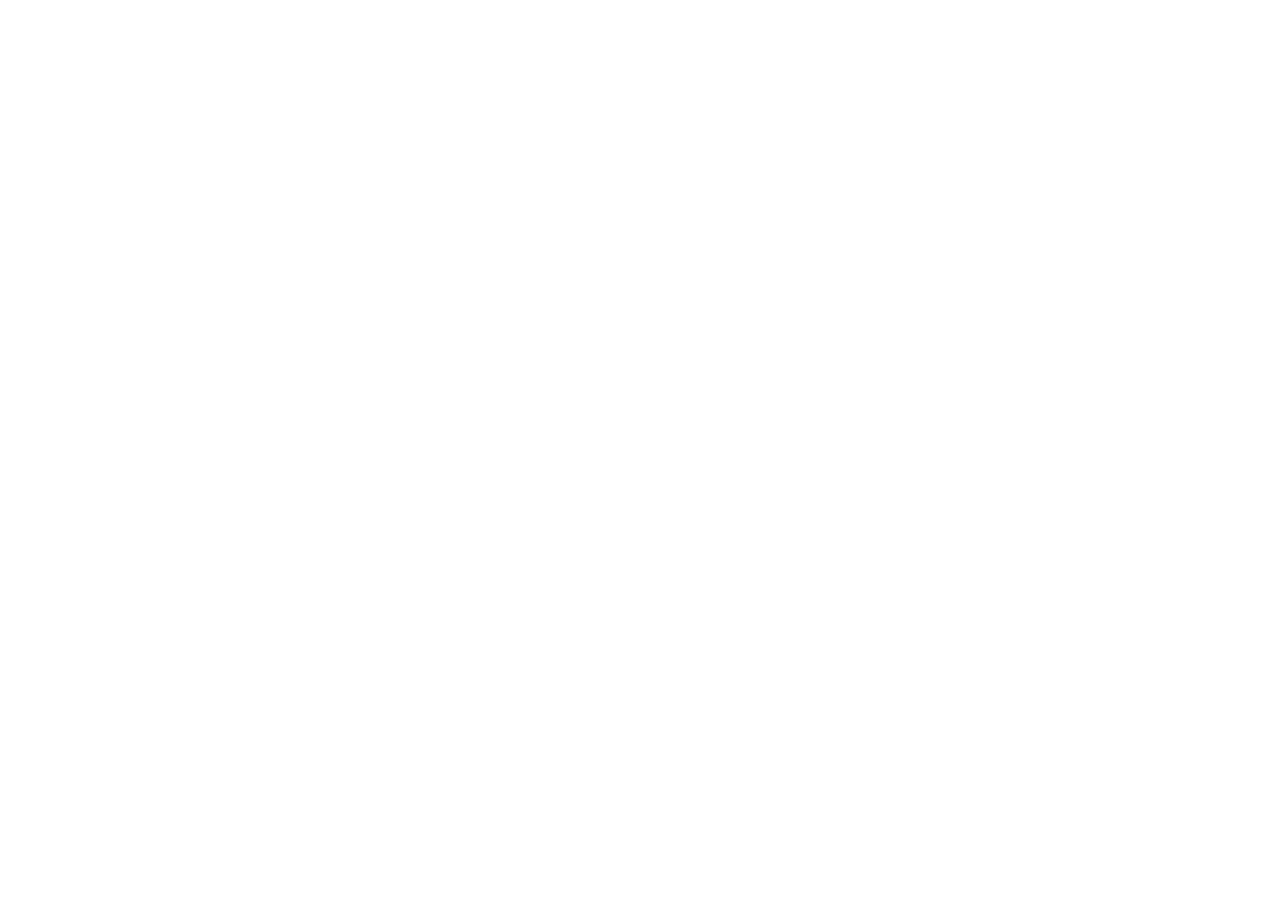
==== index.html @ 992f2fd7 "initial setup" ====
<!DOCTYPE html>
<html lang="en">
  <head>
    <meta charset="UTF-8" />
    <meta name="viewport" content="width=device-width, initial-scale=1.0" />
    <link rel="stylesheet" href="common.css" />
    <link rel="stylesheet" href="styles.css" />
    <script src="script.js" defer></script>
    <title>Document</title>
  </head>
  <body></body>
</html>
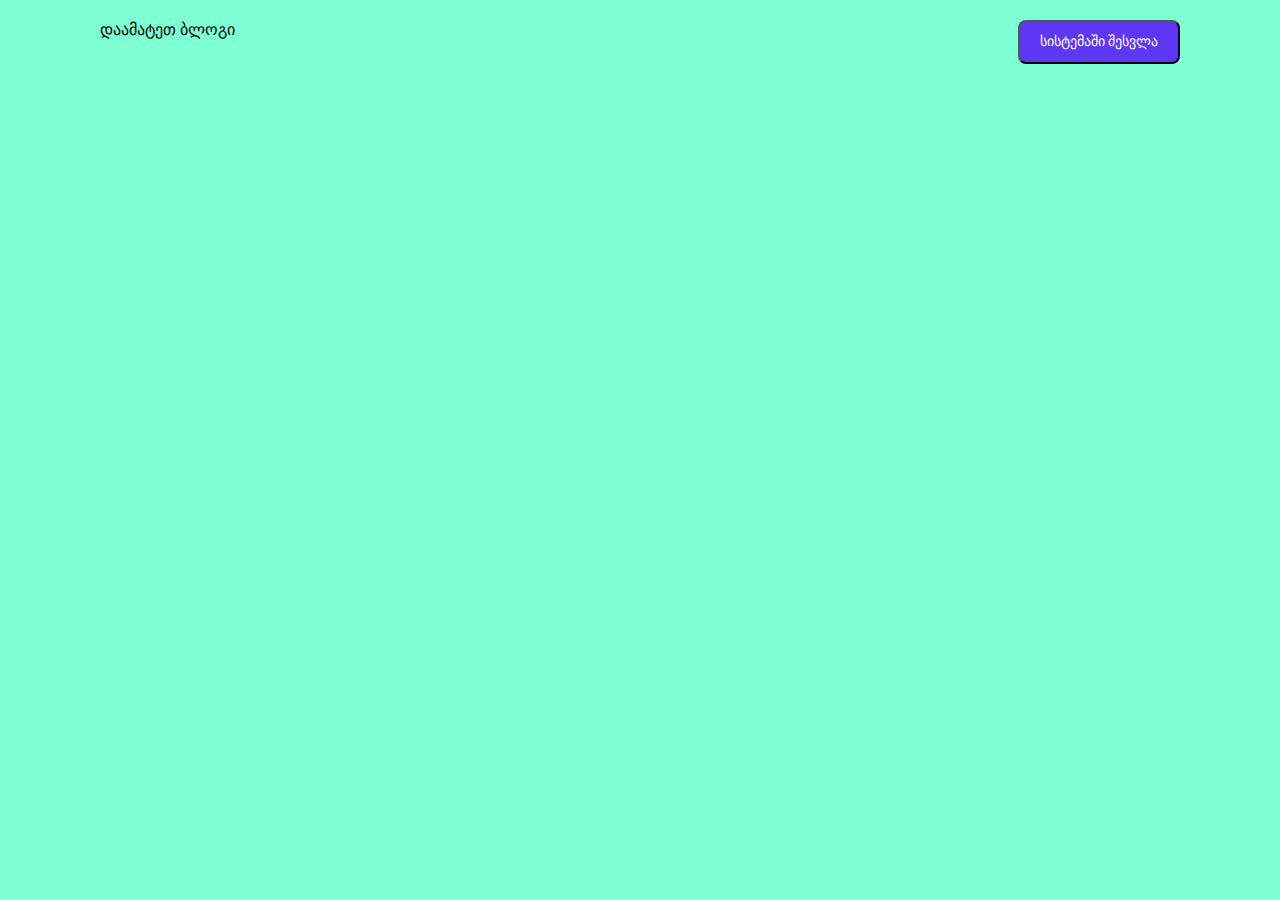
==== commit 55533a6b: "login pop up added" ====
--- a/index.html
+++ b/index.html
@@ -1,12 +1,44 @@
 <!DOCTYPE html>
-<html lang="en">
-  <head>
-    <meta charset="UTF-8" />
-    <meta name="viewport" content="width=device-width, initial-scale=1.0" />
-    <link rel="stylesheet" href="common.css" />
-    <link rel="stylesheet" href="styles.css" />
-    <script src="script.js" defer></script>
-    <title>Document</title>
-  </head>
-  <body></body>
+<html lang="ge">
+<head>
+    <meta charset="UTF-8">
+    <meta name="viewport" content="width=device-width, initial-scale=1.0">
+    <title>Blog</title>
+    <link rel="stylesheet" href="styles.css">
+</head>
+<body>
+    <div class="header">დაამატეთ ბლოგი</div>
+    <button id="button">სისტემაში შესვლა</button>
+    <!-- "დაამატე ბლოგი" და "სისტემაში შესვლა" დროებით გავაკეთე. თიკო რო ააწყობს მაგ ნაწილს, მერე მოვარგებ სისტემაში შესვლის ღილაკს ჩემს კოდს -->
+
+
+    <div id="logInPopUp" class="logInPopUp">
+        <h2 class="entering">შესვლა</h2>
+        <div class="enterEmail">
+            <h3 class="email">ელ. ფოსტა</h3>
+            <input class="inputMail" placeholder="Example@redberry.ge" type="text">
+        </div>
+
+        <div class="noMail">
+            <svg xmlns="http://www.w3.org/2000/svg" width="20" height="20" viewBox="0 0 20 20" fill="none">
+                <path d="M10.0002 1.66666C5.41683 1.66666 1.66683 5.41666 1.66683 10C1.66683 14.5833 5.41683 18.3333 10.0002 18.3333C14.5835 18.3333 18.3335 14.5833 18.3335 10C18.3335 5.41666 14.5835 1.66666 10.0002 1.66666Z" fill="#EA1919"/>
+                <path d="M10 13.3333L10 9.16666" stroke="white" stroke-width="1.5" stroke-linecap="round" stroke-linejoin="round"/>
+                <path d="M10.0044 6.66667L9.99691 6.66667" stroke="white" stroke-width="2" stroke-linecap="round" stroke-linejoin="round"/>
+              </svg>
+            <h4 class="notFound">ელ ფოსტა არ მოიძებნა</h4>
+        </div>
+
+        <button class="enter">შესვლა</button>
+    </div>
+
+    <div id="successPopUp" class="successPopUp">
+        <svg xmlns="http://www.w3.org/2000/svg" width="64" height="64" viewBox="0 0 64 64" fill="none">
+            <path d="M32.0002 58.6667C46.6668 58.6667 58.6668 46.6667 58.6668 32C58.6668 17.3333 46.6668 5.33334 32.0002 5.33334C17.3335 5.33334 5.3335 17.3333 5.3335 32C5.3335 46.6667 17.3335 58.6667 32.0002 58.6667Z" fill="#14D81C"/>
+            <path d="M20.6665 32L28.2132 39.5467L43.3332 24.4533" stroke="white" stroke-width="1.5" stroke-linecap="round" stroke-linejoin="round"/>
+          </svg>
+          <h2 class="successLogIn">წარმატებული ავტორიზაცია</h2>
+          <button class="agree">კარგი</button>
+    </div>
+    <script src="script.js"></script>
+</body>
 </html>
--- a/styles.css
+++ b/styles.css
@@ -0,0 +1,183 @@
+*{
+    padding: 0;
+    margin: 0;
+    box-sizing: border-box;
+}
+
+body{
+    display: flex;
+    justify-content: space-between;
+    padding: 20px 100px;
+    background-color: aquamarine;
+}
+
+/* თიკო, ამ ნაწილამდე შეგიძლია შეცვალო მთავარი გვერდის სტილების მიხდვით */
+
+#button{
+    display: inline-flex;
+    padding: 10px 20px;
+    justify-content: center;
+    align-items: center;
+    gap: 10px;
+    border-radius: 8px;
+    background: #5D37F3;
+    color: #FFF;
+    font-family: FiraGO;
+    font-size: 14px;
+    font-weight: 500;
+    line-height: 20px;
+}
+
+#button:hover{
+    cursor: pointer;
+}
+
+.logInPopUp {
+    position: fixed;
+    top: 50%;
+    left: 50%;
+    transform: translate(-50%, -50%);
+    width: 480px;
+    min-height: 272px;
+    height: fit-content;
+    border-radius: 12px;
+    background: #FFF;
+    display: none;
+    flex-direction: column;
+    padding: 40px 24px;
+    gap: 24px;
+}
+
+
+.entering{
+    color: #1A1A1F;
+    text-align: center;
+    font-family: FiraGO;
+    font-size: 24px;
+    font-style: normal;
+    font-weight: 700;
+    line-height: 32px;
+}
+
+.enterEmail{
+    display: flex;
+    flex-direction: column;
+    gap: 8px;
+}
+
+.email{
+    color: #1A1A1F;
+    font-family: FiraGO;
+    font-size: 14px;
+    font-style: normal;
+    font-weight: 500;
+    line-height: 20px; 
+}
+
+.inputMail{
+    width: 432px;
+    height: 44px;
+    border-radius: 12px;
+    border: 1.5px solid #5D37F3;
+    background: #F7F7FF;
+    padding-left: 16px;
+}
+
+.noMail{
+    display: none;
+    flex-direction: row;
+    gap: 8px;
+    margin-top: -16px;
+}
+
+.notFound{
+    color: #EA1919;
+    font-family: FiraGO;
+    font-size: 12px;
+    font-style: normal;
+    font-weight: 400;
+    line-height: 20px;
+}
+
+.inputMail::placeholder{
+    color: #85858D;
+    font-family: FiraGO;
+    font-size: 14px;
+    font-style: normal;
+    font-weight: 400;
+    line-height: 20px; /* 142.857% */
+}
+
+.enter{
+    display: flex;
+    width: 432px;
+    padding: 10px 20px;
+    justify-content: center;
+    align-items: center;
+    gap: 10px;
+    border-radius: 8px;
+    background: #5D37F3;
+    color: #FFF;
+    font-family: FiraGO;
+    font-size: 14px;
+    font-style: normal;
+    font-weight: 500;
+    border: none;
+}
+
+.enter:hover{
+    cursor: pointer;
+}
+
+.successPopUp{
+    position: fixed;
+    top: 50%;
+    left: 50%;
+    transform: translate(-50%, -50%);
+    padding: 64px 24px 40px;
+    display: flex;
+    flex-direction: column;
+    align-items: center;
+}
+
+.successPopUp{
+    padding: 64px 24px 40px;
+    width: 480px;
+    height: 300px;
+    border-radius: 12px;
+    background: #FFF;
+    display: none;
+}
+
+.successLogIn{
+    margin: 16px 0px 48px;
+    color: #1A1A1F;
+    text-align: center;
+    font-family: FiraGO;
+    font-size: 20px;
+    font-style: normal;
+    font-weight: 700;
+    line-height: 28px; /* 140% */
+}
+
+.agree{
+    display: flex;
+    width: 432px;
+    padding: 10px 20px;
+    border-radius: 8px;
+    background: #5D37F3;
+    justify-content: center;
+    align-items: center;
+    gap: 10px;
+    color: #FFF;
+    font-family: FiraGO;
+    font-size: 14px;
+    font-style: normal;
+    font-weight: 500;
+    line-height: 20px;
+    border: none;
+}
+
+.agree:hover{
+    cursor: pointer;
+}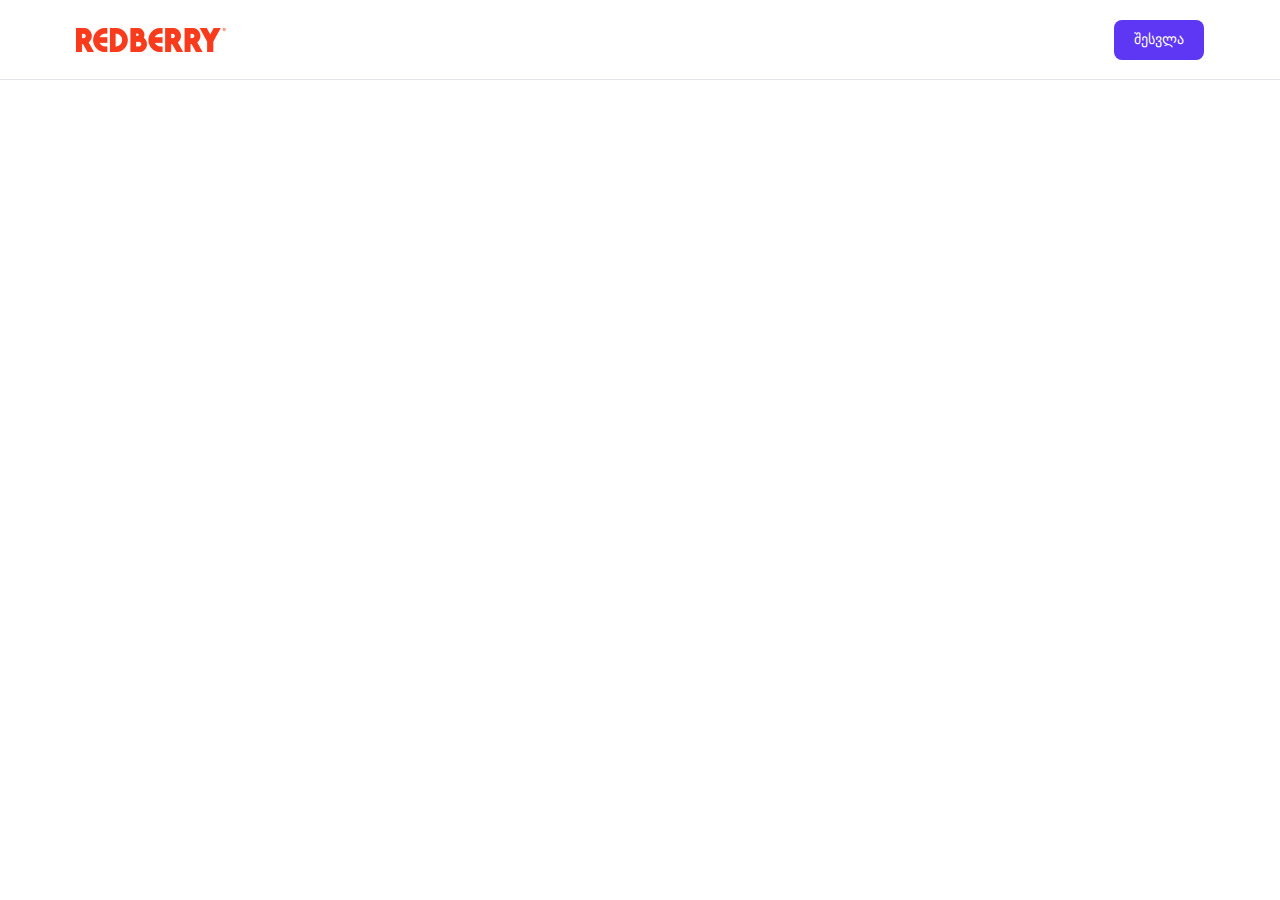
==== commit 74f356c6: "feat: add x button to remove pop up window. style: add backdrop" ====
--- a/index.html
+++ b/index.html
@@ -7,12 +7,22 @@
     <link rel="stylesheet" href="styles.css">
 </head>
 <body>
-    <div class="header">დაამატეთ ბლოგი</div>
-    <button id="button">სისტემაში შესვლა</button>
-    <!-- "დაამატე ბლოგი" და "სისტემაში შესვლა" დროებით გავაკეთე. თიკო რო ააწყობს მაგ ნაწილს, მერე მოვარგებ სისტემაში შესვლის ღილაკს ჩემს კოდს -->
+  <div class="overlay"></div>
+    <div class="header">
+      <img class="redberryLogo" src="./images/LOGO-02 3.png" alt="redberry">
+      <button id="button">შესვლა</button>
+    </div>
+    
+    <div class="restOfHTML">
+      <!-- .... -->
+    </div>
 
 
     <div id="logInPopUp" class="logInPopUp">
+        <p class="remove"><svg xmlns="http://www.w3.org/2000/svg" width="24" height="24" viewBox="0 0 24 24" fill="none">
+          <path d="M7.75732 16.2426L16.2426 7.75736" stroke="#1A1A1F" stroke-width="1.5" stroke-linecap="round" stroke-linejoin="round"/>
+          <path d="M16.2426 16.2426L7.75732 7.75736" stroke="#1A1A1F" stroke-width="1.5" stroke-linecap="round" stroke-linejoin="round"/>
+        </svg></p>
         <h2 class="entering">შესვლა</h2>
         <div class="enterEmail">
             <h3 class="email">ელ. ფოსტა</h3>
@@ -32,7 +42,11 @@
     </div>
 
     <div id="successPopUp" class="successPopUp">
-        <svg xmlns="http://www.w3.org/2000/svg" width="64" height="64" viewBox="0 0 64 64" fill="none">
+      <p class="remove"><svg xmlns="http://www.w3.org/2000/svg" width="24" height="24" viewBox="0 0 24 24" fill="none">
+        <path d="M7.75732 16.2426L16.2426 7.75736" stroke="#1A1A1F" stroke-width="1.5" stroke-linecap="round" stroke-linejoin="round"/>
+        <path d="M16.2426 16.2426L7.75732 7.75736" stroke="#1A1A1F" stroke-width="1.5" stroke-linecap="round" stroke-linejoin="round"/>
+      </svg></p>
+        <svg class="greenIcon" xmlns="http://www.w3.org/2000/svg" width="64" height="64" viewBox="0 0 64 64" fill="none">
             <path d="M32.0002 58.6667C46.6668 58.6667 58.6668 46.6667 58.6668 32C58.6668 17.3333 46.6668 5.33334 32.0002 5.33334C17.3335 5.33334 5.3335 17.3333 5.3335 32C5.3335 46.6667 17.3335 58.6667 32.0002 58.6667Z" fill="#14D81C"/>
             <path d="M20.6665 32L28.2132 39.5467L43.3332 24.4533" stroke="white" stroke-width="1.5" stroke-linecap="round" stroke-linejoin="round"/>
           </svg>
--- a/styles.css
+++ b/styles.css
@@ -6,14 +6,40 @@
 
 body{
     display: flex;
+    justify-content: center;
+}
+
+
+.header{
+    width: 1440px;
+    height: 80px;
+    padding: 20px 76px;
+    display: flex;
     justify-content: space-between;
-    padding: 20px 100px;
-    background-color: aquamarine;
-}
-
-/* თიკო, ამ ნაწილამდე შეგიძლია შეცვალო მთავარი გვერდის სტილების მიხდვით */
-
-#button{
+    align-items: center;
+    border-bottom: 1px solid #E4E3EB;
+    background: #FFF;
+}
+
+.redberryLogo{
+    width: 150px;
+    height: 24px;
+}
+
+/* pop up ფანჯარა როცა ჩნდება, ეს ოვერლეი აქრობს დანარჩენ ეკრანს */
+.overlay {
+    position: fixed;
+    top: 0;
+    left: 0;
+    width: 100%;
+    height: 100%;
+    opacity: 0.24;
+    background: #1A1A1F;
+    z-index: 1;
+    display: none;
+}
+
+.header #button{
     display: inline-flex;
     padding: 10px 20px;
     justify-content: center;
@@ -26,6 +52,7 @@
     font-size: 14px;
     font-weight: 500;
     line-height: 20px;
+    border: none;
 }
 
 #button:hover{
@@ -44,8 +71,16 @@
     background: #FFF;
     display: none;
     flex-direction: column;
-    padding: 40px 24px;
-    gap: 24px;
+    padding: 20px 20px 40px 24px;
+    z-index: 2;
+}
+
+.remove{
+    margin-left: auto;
+}
+
+.remove:hover{
+    cursor: pointer;
 }
 
 
@@ -57,6 +92,7 @@
     font-style: normal;
     font-weight: 700;
     line-height: 32px;
+    margin-bottom: 24px;
 }
 
 .enterEmail{
@@ -69,7 +105,6 @@
     color: #1A1A1F;
     font-family: FiraGO;
     font-size: 14px;
-    font-style: normal;
     font-weight: 500;
     line-height: 20px; 
 }
@@ -87,14 +122,13 @@
     display: none;
     flex-direction: row;
     gap: 8px;
-    margin-top: -16px;
+    margin-top: 8px;
 }
 
 .notFound{
     color: #EA1919;
     font-family: FiraGO;
     font-size: 12px;
-    font-style: normal;
     font-weight: 400;
     line-height: 20px;
 }
@@ -103,9 +137,8 @@
     color: #85858D;
     font-family: FiraGO;
     font-size: 14px;
-    font-style: normal;
     font-weight: 400;
-    line-height: 20px; /* 142.857% */
+    line-height: 20px;
 }
 
 .enter{
@@ -120,33 +153,30 @@
     color: #FFF;
     font-family: FiraGO;
     font-size: 14px;
-    font-style: normal;
     font-weight: 500;
     border: none;
+    margin-top: 24px;
 }
 
 .enter:hover{
     cursor: pointer;
 }
+
 
 .successPopUp{
     position: fixed;
     top: 50%;
     left: 50%;
     transform: translate(-50%, -50%);
-    padding: 64px 24px 40px;
-    display: flex;
-    flex-direction: column;
-    align-items: center;
-}
-
-.successPopUp{
-    padding: 64px 24px 40px;
+    padding: 20px 20px 24px 40px;
     width: 480px;
     height: 300px;
     border-radius: 12px;
     background: #FFF;
     display: none;
+    flex-direction: column;
+    align-items: center;
+    z-index: 2;
 }
 
 .successLogIn{
@@ -155,9 +185,12 @@
     text-align: center;
     font-family: FiraGO;
     font-size: 20px;
-    font-style: normal;
     font-weight: 700;
     line-height: 28px; /* 140% */
+}
+
+.greenIcon{
+    margin-top: 20px;
 }
 
 .agree{
@@ -172,7 +205,6 @@
     color: #FFF;
     font-family: FiraGO;
     font-size: 14px;
-    font-style: normal;
     font-weight: 500;
     line-height: 20px;
     border: none;
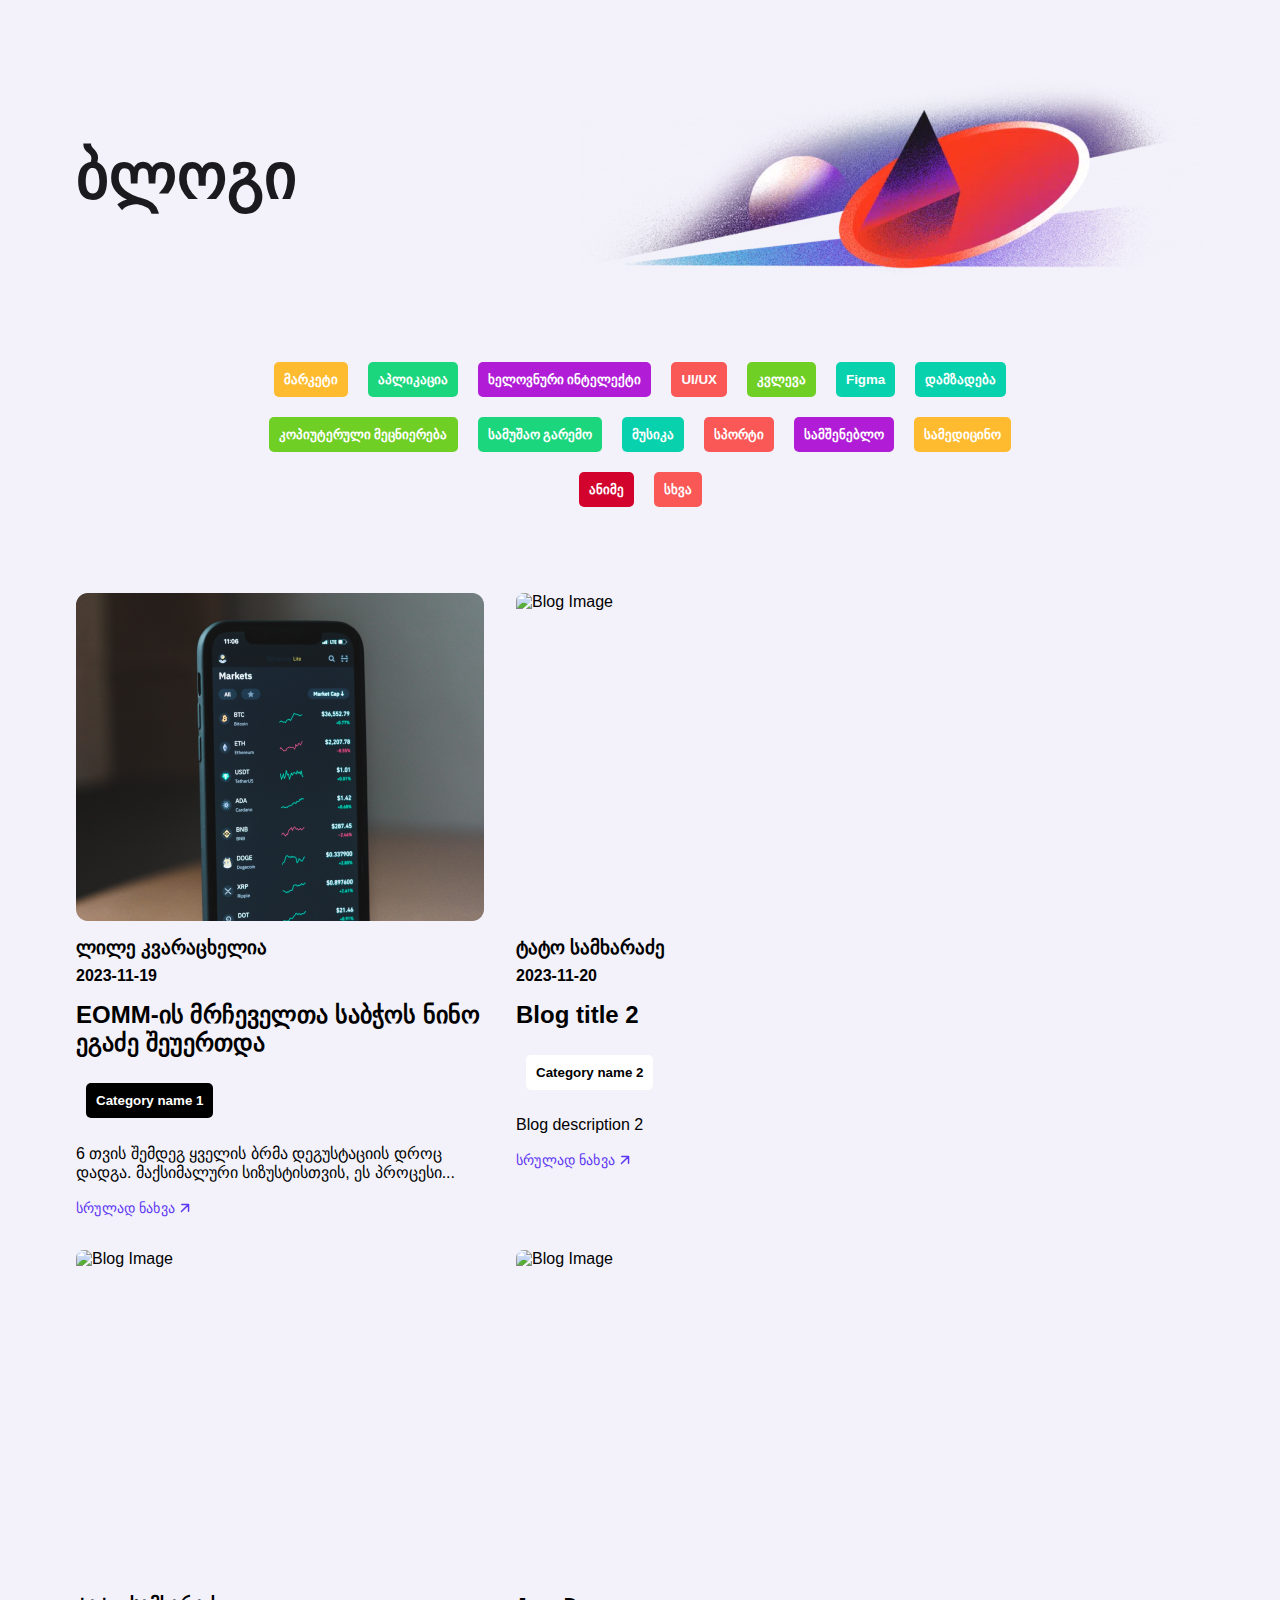
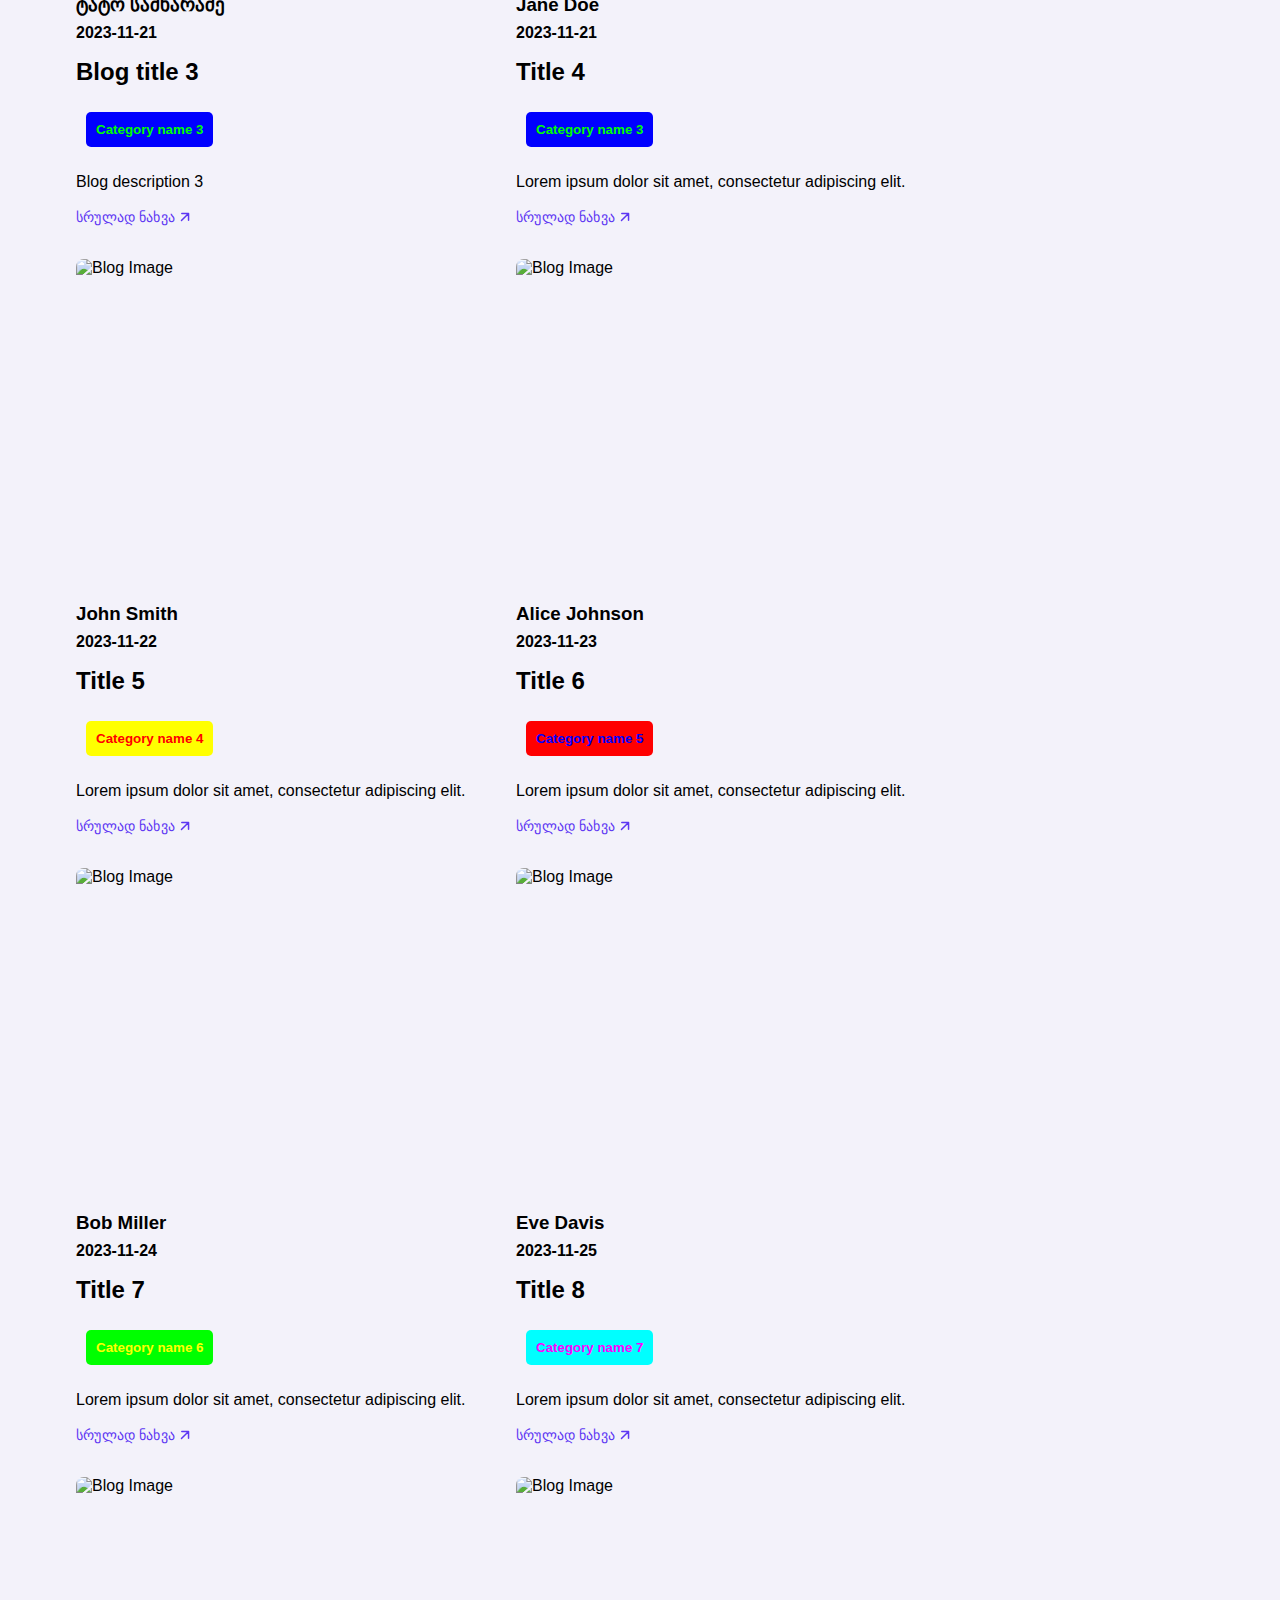
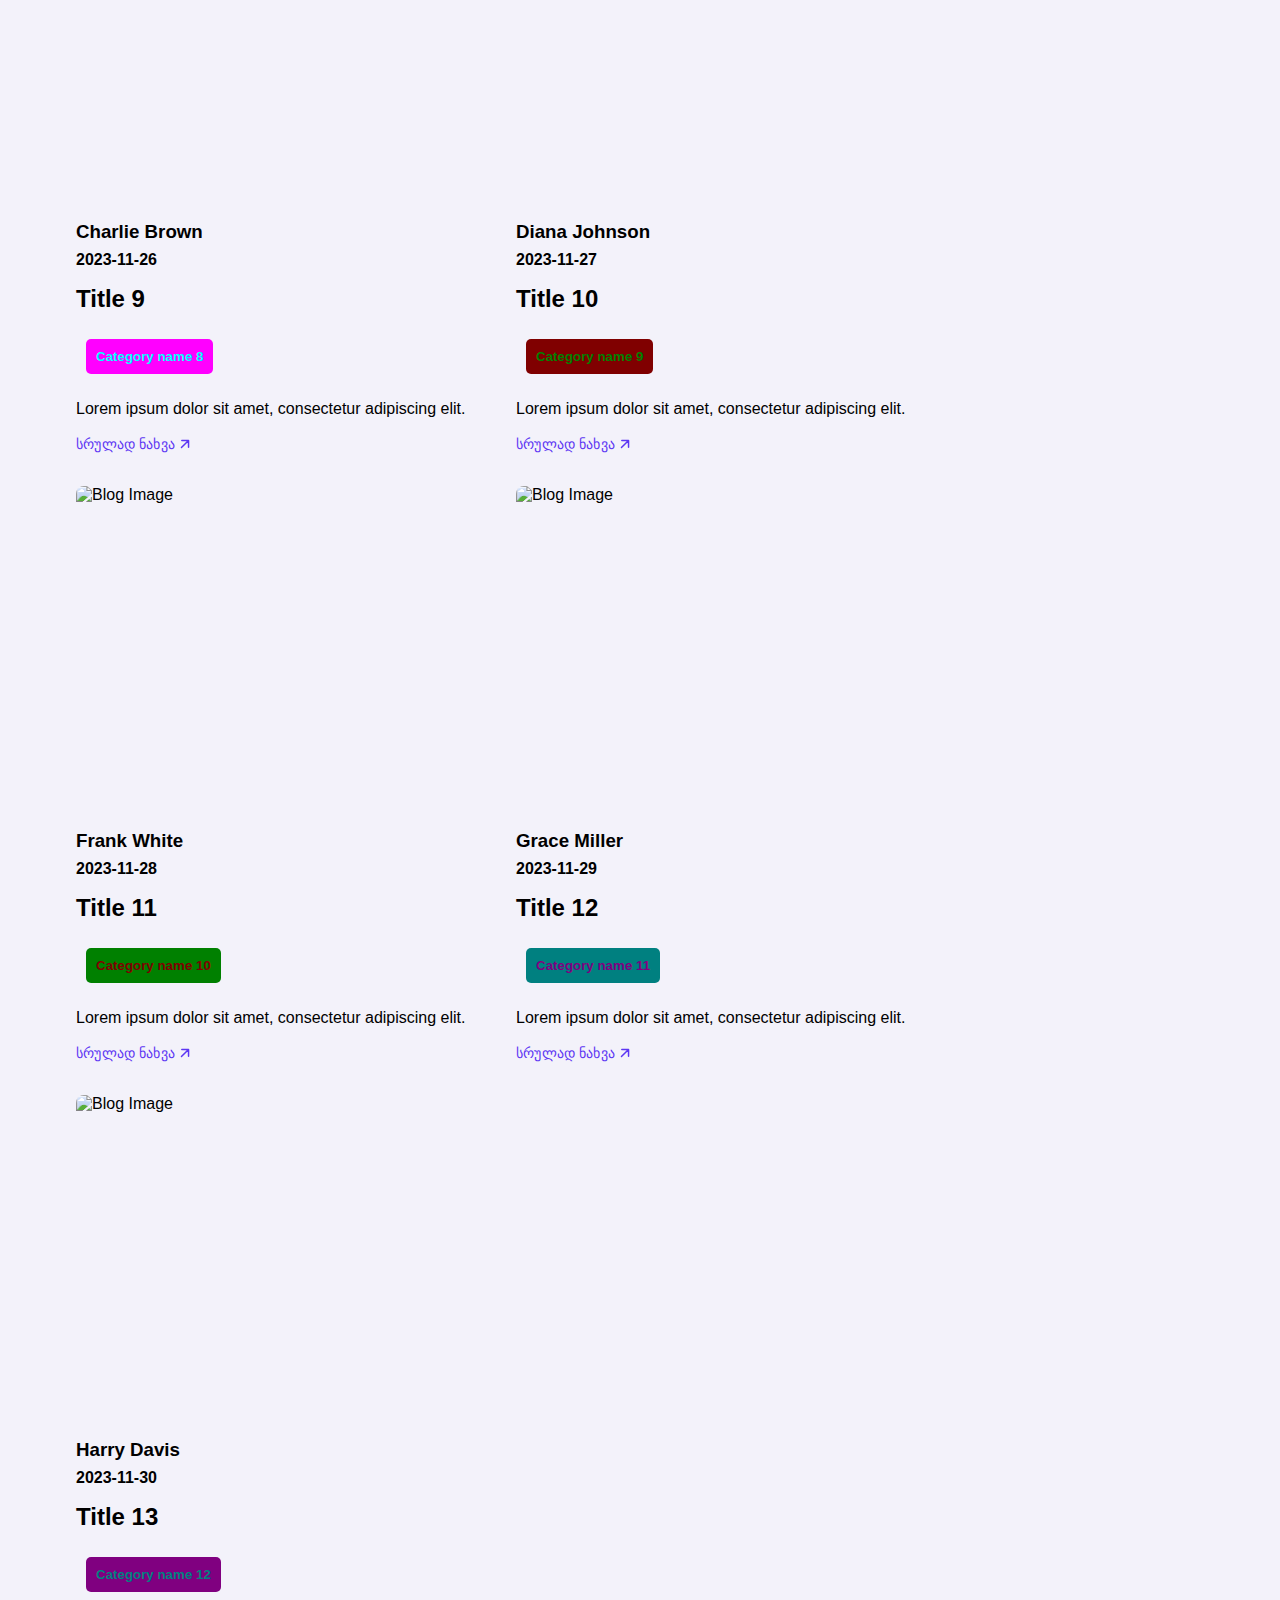
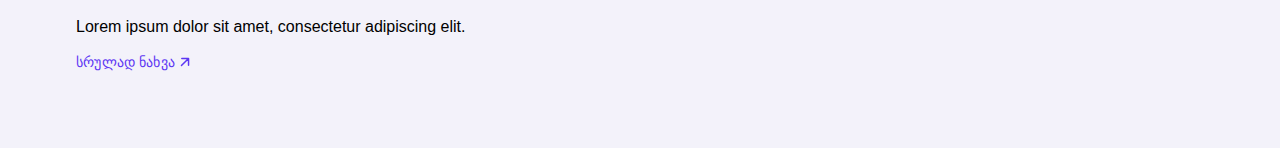
==== commit bc69966b: "work on home page" ====
--- a/index.html
+++ b/index.html
@@ -1,58 +1,21 @@
 <!DOCTYPE html>
-<html lang="ge">
-<head>
-    <meta charset="UTF-8">
-    <meta name="viewport" content="width=device-width, initial-scale=1.0">
-    <title>Blog</title>
-    <link rel="stylesheet" href="styles.css">
-</head>
-<body>
-  <div class="overlay"></div>
-    <div class="header">
-      <img class="redberryLogo" src="./images/LOGO-02 3.png" alt="redberry">
-      <button id="button">შესვლა</button>
+<html lang="en">
+  <head>
+    <meta charset="UTF-8" />
+    <meta name="viewport" content="width=device-width, initial-scale=1.0" />
+    <link rel="stylesheet" href="common.css" />
+    <link rel="stylesheet" href="styles.css" />
+    <script src="./script.js" defer></script>
+    <title>Document</title>
+  </head>
+  <body>
+    <div class="blog-container">
+      <div class="home-blog">
+        <h1 class="header-title">ბლოგი</h1>
+        <img src="./image/Blog-1024x355 1.png" />
+      </div>
+      <div id="categories-container"></div>
+      <div id="posts-container"></div>
     </div>
-    
-    <div class="restOfHTML">
-      <!-- .... -->
-    </div>
-
-
-    <div id="logInPopUp" class="logInPopUp">
-        <p class="remove"><svg xmlns="http://www.w3.org/2000/svg" width="24" height="24" viewBox="0 0 24 24" fill="none">
-          <path d="M7.75732 16.2426L16.2426 7.75736" stroke="#1A1A1F" stroke-width="1.5" stroke-linecap="round" stroke-linejoin="round"/>
-          <path d="M16.2426 16.2426L7.75732 7.75736" stroke="#1A1A1F" stroke-width="1.5" stroke-linecap="round" stroke-linejoin="round"/>
-        </svg></p>
-        <h2 class="entering">შესვლა</h2>
-        <div class="enterEmail">
-            <h3 class="email">ელ. ფოსტა</h3>
-            <input class="inputMail" placeholder="Example@redberry.ge" type="text">
-        </div>
-
-        <div class="noMail">
-            <svg xmlns="http://www.w3.org/2000/svg" width="20" height="20" viewBox="0 0 20 20" fill="none">
-                <path d="M10.0002 1.66666C5.41683 1.66666 1.66683 5.41666 1.66683 10C1.66683 14.5833 5.41683 18.3333 10.0002 18.3333C14.5835 18.3333 18.3335 14.5833 18.3335 10C18.3335 5.41666 14.5835 1.66666 10.0002 1.66666Z" fill="#EA1919"/>
-                <path d="M10 13.3333L10 9.16666" stroke="white" stroke-width="1.5" stroke-linecap="round" stroke-linejoin="round"/>
-                <path d="M10.0044 6.66667L9.99691 6.66667" stroke="white" stroke-width="2" stroke-linecap="round" stroke-linejoin="round"/>
-              </svg>
-            <h4 class="notFound">ელ ფოსტა არ მოიძებნა</h4>
-        </div>
-
-        <button class="enter">შესვლა</button>
-    </div>
-
-    <div id="successPopUp" class="successPopUp">
-      <p class="remove"><svg xmlns="http://www.w3.org/2000/svg" width="24" height="24" viewBox="0 0 24 24" fill="none">
-        <path d="M7.75732 16.2426L16.2426 7.75736" stroke="#1A1A1F" stroke-width="1.5" stroke-linecap="round" stroke-linejoin="round"/>
-        <path d="M16.2426 16.2426L7.75732 7.75736" stroke="#1A1A1F" stroke-width="1.5" stroke-linecap="round" stroke-linejoin="round"/>
-      </svg></p>
-        <svg class="greenIcon" xmlns="http://www.w3.org/2000/svg" width="64" height="64" viewBox="0 0 64 64" fill="none">
-            <path d="M32.0002 58.6667C46.6668 58.6667 58.6668 46.6667 58.6668 32C58.6668 17.3333 46.6668 5.33334 32.0002 5.33334C17.3335 5.33334 5.3335 17.3333 5.3335 32C5.3335 46.6667 17.3335 58.6667 32.0002 58.6667Z" fill="#14D81C"/>
-            <path d="M20.6665 32L28.2132 39.5467L43.3332 24.4533" stroke="white" stroke-width="1.5" stroke-linecap="round" stroke-linejoin="round"/>
-          </svg>
-          <h2 class="successLogIn">წარმატებული ავტორიზაცია</h2>
-          <button class="agree">კარგი</button>
-    </div>
-    <script src="script.js"></script>
-</body>
+  </body>
 </html>
--- a/common.css
+++ b/common.css
@@ -0,0 +1,51 @@
+@import url("https://free.bboxtype.com/embedfonts/?family=FiraGO:400,500,700");
+
+* {
+  margin: 0;
+  padding: 0;
+  box-sizing: border-box;
+}
+
+body {
+  font-family: "FiraGO", sans-serif;
+}
+
+.addBlogHeader{
+    width: 1440px;
+    height: 80px;
+    border-bottom: 1px solid #E4E3EB;
+    background: #FFF;
+}
+
+.addBlogHeader img{
+    width: 150px;
+    height: 24px;
+    position: relative;
+    top: 50%;
+    left: 50%;
+    transform: translate(-50%, -50%);
+}
+
+
+
+body{
+    display: flex;
+    justify-content: center;
+}
+
+
+.header{
+    width: 1440px;
+    height: 80px;
+    padding: 20px 76px;
+    display: flex;
+    justify-content: space-between;
+    align-items: center;
+    border-bottom: 1px solid #E4E3EB;
+    background: #FFF;
+}
+
+.redberryLogo{
+    width: 150px;
+    height: 24px;
+}--- a/styles.css
+++ b/styles.css
@@ -1,215 +1,80 @@
-*{
-    padding: 0;
-    margin: 0;
-    box-sizing: border-box;
+.header-title {
+  color: #1a1a1f;
+  font-size: 64px;
+}
+.home-blog {
+  display: flex;
+  justify-content: space-between;
+  align-items: center;
+  padding: 76px;
+}
+#categories-container {
+  display: flex;
+  flex-wrap: wrap;
+  padding: 0 20%;
+  justify-content: center;
+}
+.category-button {
+  margin: 10px;
+  padding: 10px;
+  border: none;
+  border-radius: 5px;
+  font-weight: bold;
+  cursor: pointer;
+}
+.blog-container {
+  background-color: #f3f2fa;
 }
 
-body{
-    display: flex;
-    justify-content: center;
+#posts-container {
+  display: flex;
+  flex-wrap: wrap;
+  gap: 32px;
+  margin: 76px;
+  width: calc(100% - 152px);
 }
 
-
-.header{
-    width: 1440px;
-    height: 80px;
-    padding: 20px 76px;
-    display: flex;
-    justify-content: space-between;
-    align-items: center;
-    border-bottom: 1px solid #E4E3EB;
-    background: #FFF;
+.blog-post {
+  display: flex;
+  flex-direction: column;
+  align-items: center;
+  text-align: left;
+  border: 1px solid #ddd;
+  width: 408px;
+  border: none;
 }
 
-.redberryLogo{
-    width: 150px;
-    height: 24px;
+.post-image {
+  width: 408px;
+  height: 328px;
+  border-radius: 8px;
+  margin-bottom: 16px;
 }
 
-/* pop up ფანჯარა როცა ჩნდება, ეს ოვერლეი აქრობს დანარჩენ ეკრანს */
-.overlay {
-    position: fixed;
-    top: 0;
-    left: 0;
-    width: 100%;
-    height: 100%;
-    opacity: 0.24;
-    background: #1A1A1F;
-    z-index: 1;
-    display: none;
+.post-details {
+  display: flex;
+  flex-direction: column;
+  width: 100%;
+  gap: 16px;
+}
+.personal-info {
+  display: flex;
+  flex-direction: column;
+  gap: 8px;
+  width: fit-content;
+}
+.author,
+.publish-date {
+  margin: 0;
 }
 
-.header #button{
-    display: inline-flex;
-    padding: 10px 20px;
-    justify-content: center;
-    align-items: center;
-    gap: 10px;
-    border-radius: 8px;
-    background: #5D37F3;
-    color: #FFF;
-    font-family: FiraGO;
-    font-size: 14px;
-    font-weight: 500;
-    line-height: 20px;
-    border: none;
+.full-view-link {
+  text-decoration: none;
+  color: #5d37f3;
+  font-size: 14px;
+  font-weight: 500;
+  letter-spacing: 0.17px;
+  display: flex;
+  align-items: center;
+  width: fit-content;
 }
-
-#button:hover{
-    cursor: pointer;
-}
-
-.logInPopUp {
-    position: fixed;
-    top: 50%;
-    left: 50%;
-    transform: translate(-50%, -50%);
-    width: 480px;
-    min-height: 272px;
-    height: fit-content;
-    border-radius: 12px;
-    background: #FFF;
-    display: none;
-    flex-direction: column;
-    padding: 20px 20px 40px 24px;
-    z-index: 2;
-}
-
-.remove{
-    margin-left: auto;
-}
-
-.remove:hover{
-    cursor: pointer;
-}
-
-
-.entering{
-    color: #1A1A1F;
-    text-align: center;
-    font-family: FiraGO;
-    font-size: 24px;
-    font-style: normal;
-    font-weight: 700;
-    line-height: 32px;
-    margin-bottom: 24px;
-}
-
-.enterEmail{
-    display: flex;
-    flex-direction: column;
-    gap: 8px;
-}
-
-.email{
-    color: #1A1A1F;
-    font-family: FiraGO;
-    font-size: 14px;
-    font-weight: 500;
-    line-height: 20px; 
-}
-
-.inputMail{
-    width: 432px;
-    height: 44px;
-    border-radius: 12px;
-    border: 1.5px solid #5D37F3;
-    background: #F7F7FF;
-    padding-left: 16px;
-}
-
-.noMail{
-    display: none;
-    flex-direction: row;
-    gap: 8px;
-    margin-top: 8px;
-}
-
-.notFound{
-    color: #EA1919;
-    font-family: FiraGO;
-    font-size: 12px;
-    font-weight: 400;
-    line-height: 20px;
-}
-
-.inputMail::placeholder{
-    color: #85858D;
-    font-family: FiraGO;
-    font-size: 14px;
-    font-weight: 400;
-    line-height: 20px;
-}
-
-.enter{
-    display: flex;
-    width: 432px;
-    padding: 10px 20px;
-    justify-content: center;
-    align-items: center;
-    gap: 10px;
-    border-radius: 8px;
-    background: #5D37F3;
-    color: #FFF;
-    font-family: FiraGO;
-    font-size: 14px;
-    font-weight: 500;
-    border: none;
-    margin-top: 24px;
-}
-
-.enter:hover{
-    cursor: pointer;
-}
-
-
-.successPopUp{
-    position: fixed;
-    top: 50%;
-    left: 50%;
-    transform: translate(-50%, -50%);
-    padding: 20px 20px 24px 40px;
-    width: 480px;
-    height: 300px;
-    border-radius: 12px;
-    background: #FFF;
-    display: none;
-    flex-direction: column;
-    align-items: center;
-    z-index: 2;
-}
-
-.successLogIn{
-    margin: 16px 0px 48px;
-    color: #1A1A1F;
-    text-align: center;
-    font-family: FiraGO;
-    font-size: 20px;
-    font-weight: 700;
-    line-height: 28px; /* 140% */
-}
-
-.greenIcon{
-    margin-top: 20px;
-}
-
-.agree{
-    display: flex;
-    width: 432px;
-    padding: 10px 20px;
-    border-radius: 8px;
-    background: #5D37F3;
-    justify-content: center;
-    align-items: center;
-    gap: 10px;
-    color: #FFF;
-    font-family: FiraGO;
-    font-size: 14px;
-    font-weight: 500;
-    line-height: 20px;
-    border: none;
-}
-
-.agree:hover{
-    cursor: pointer;
-}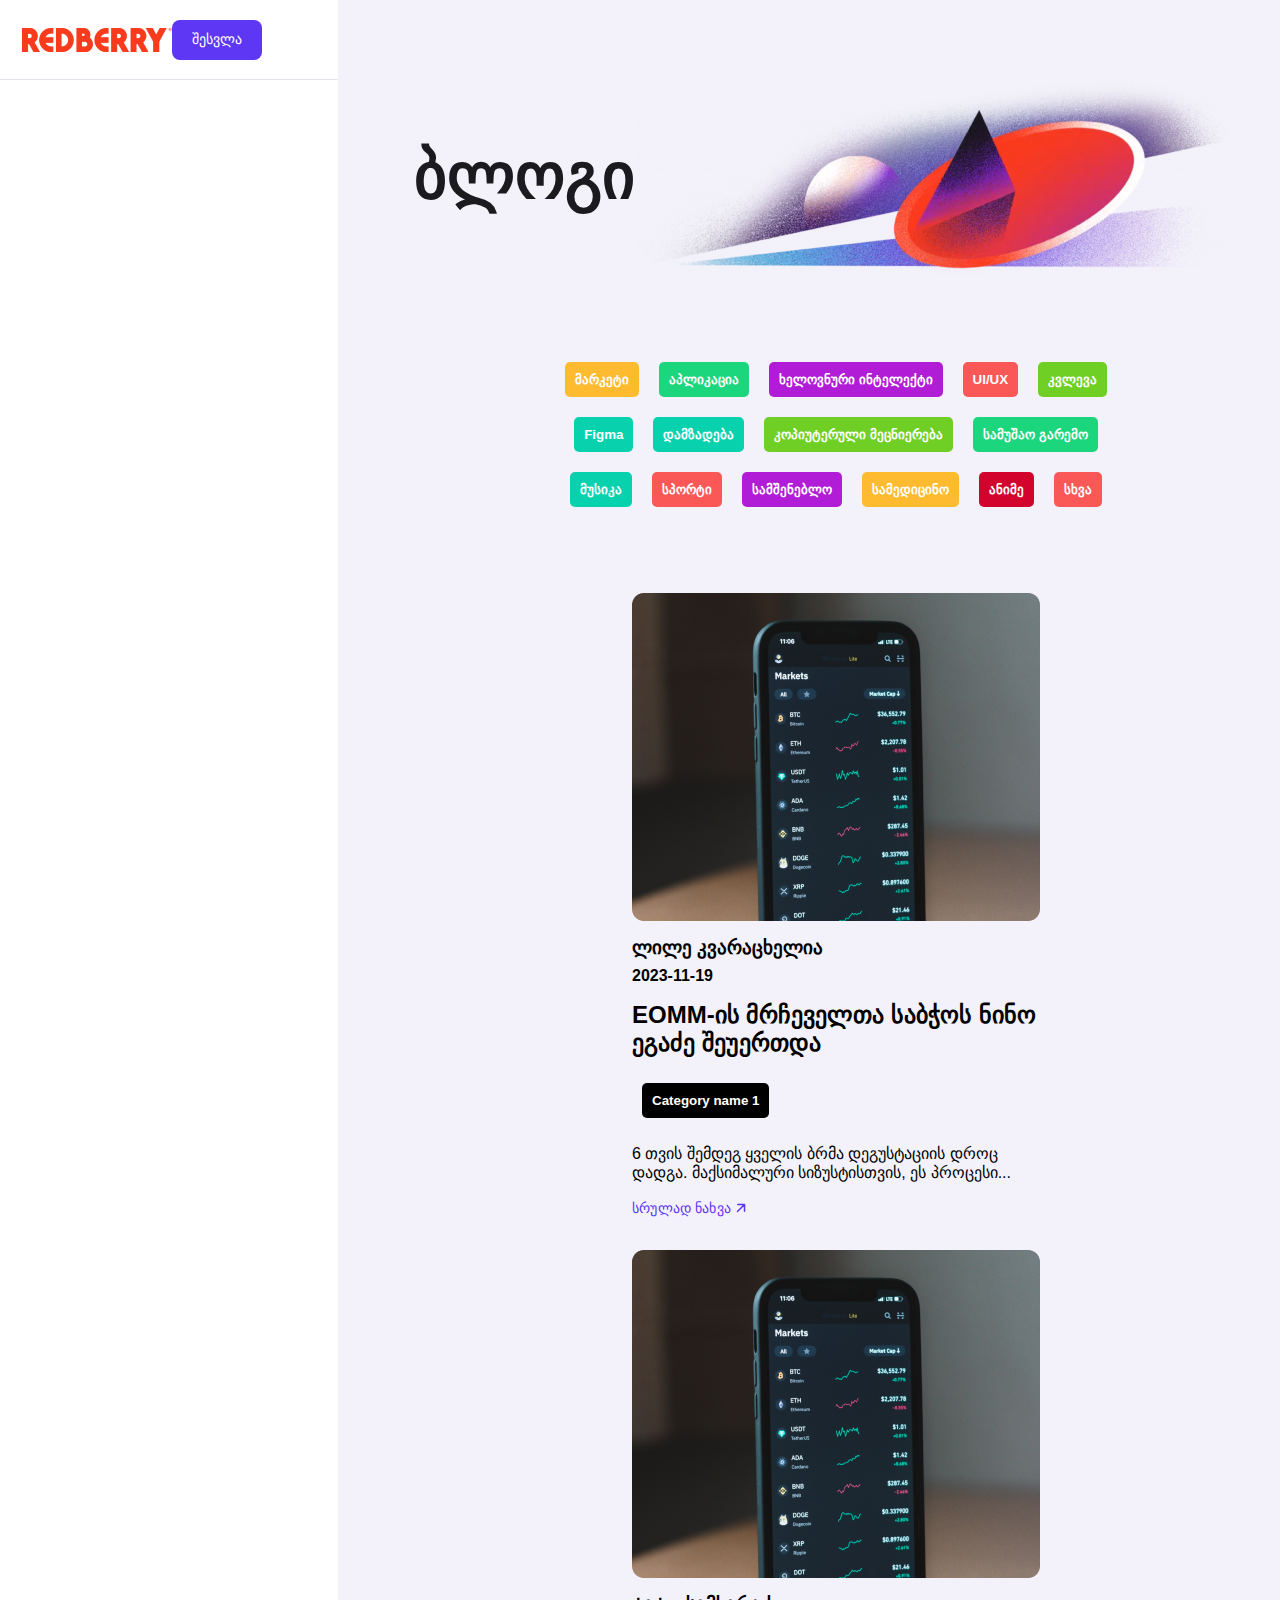
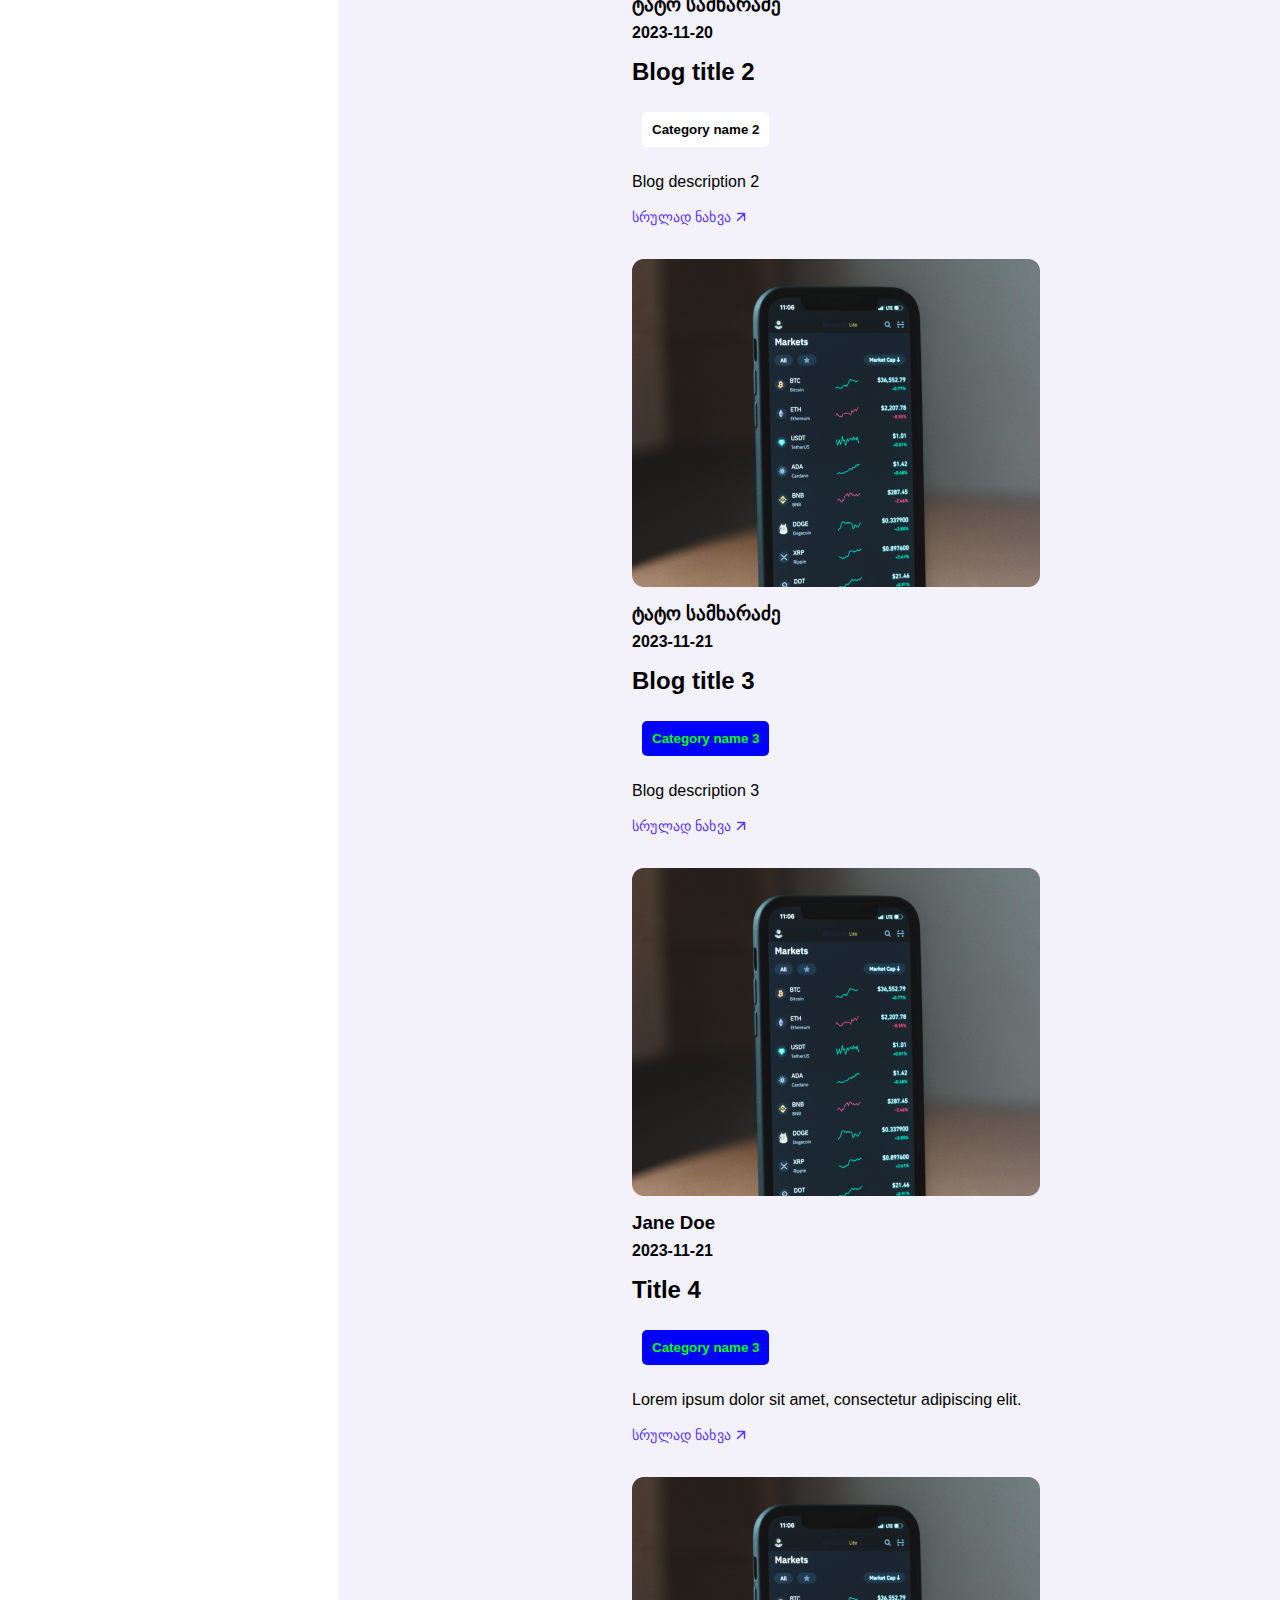
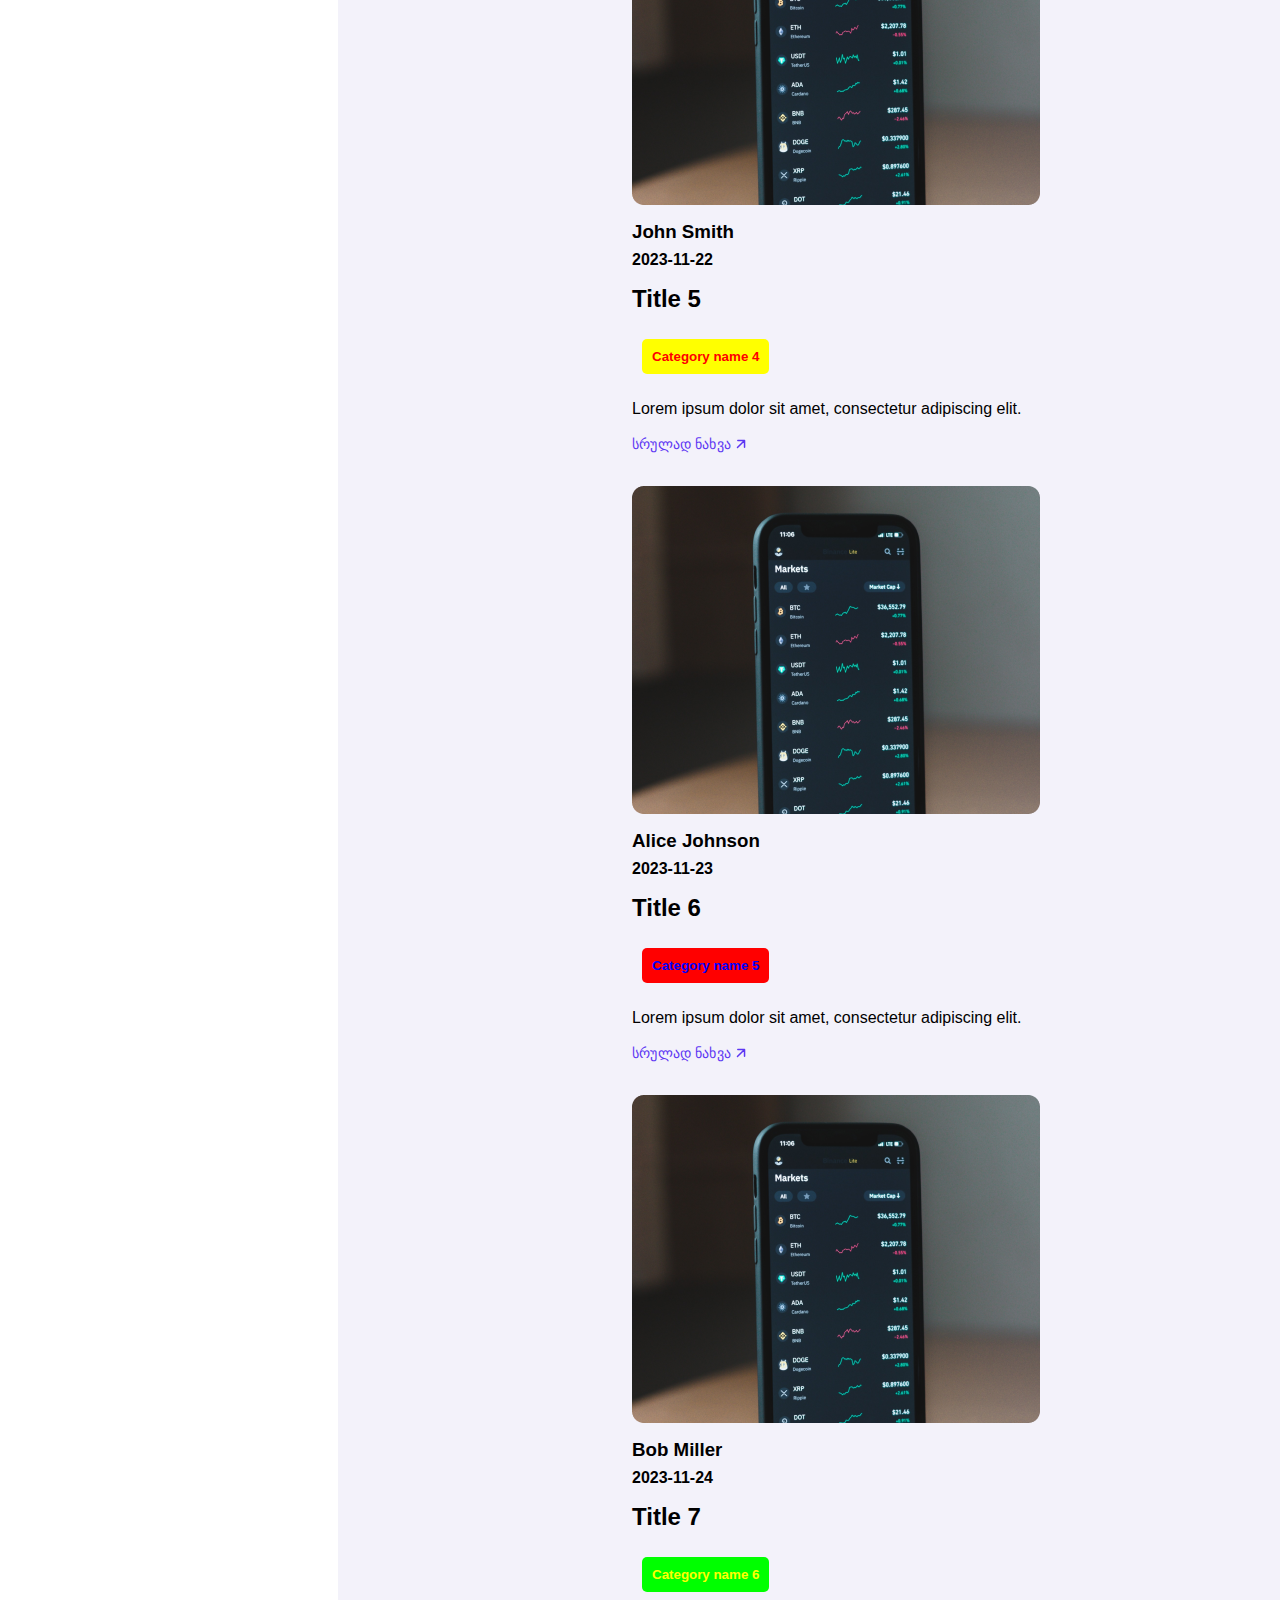
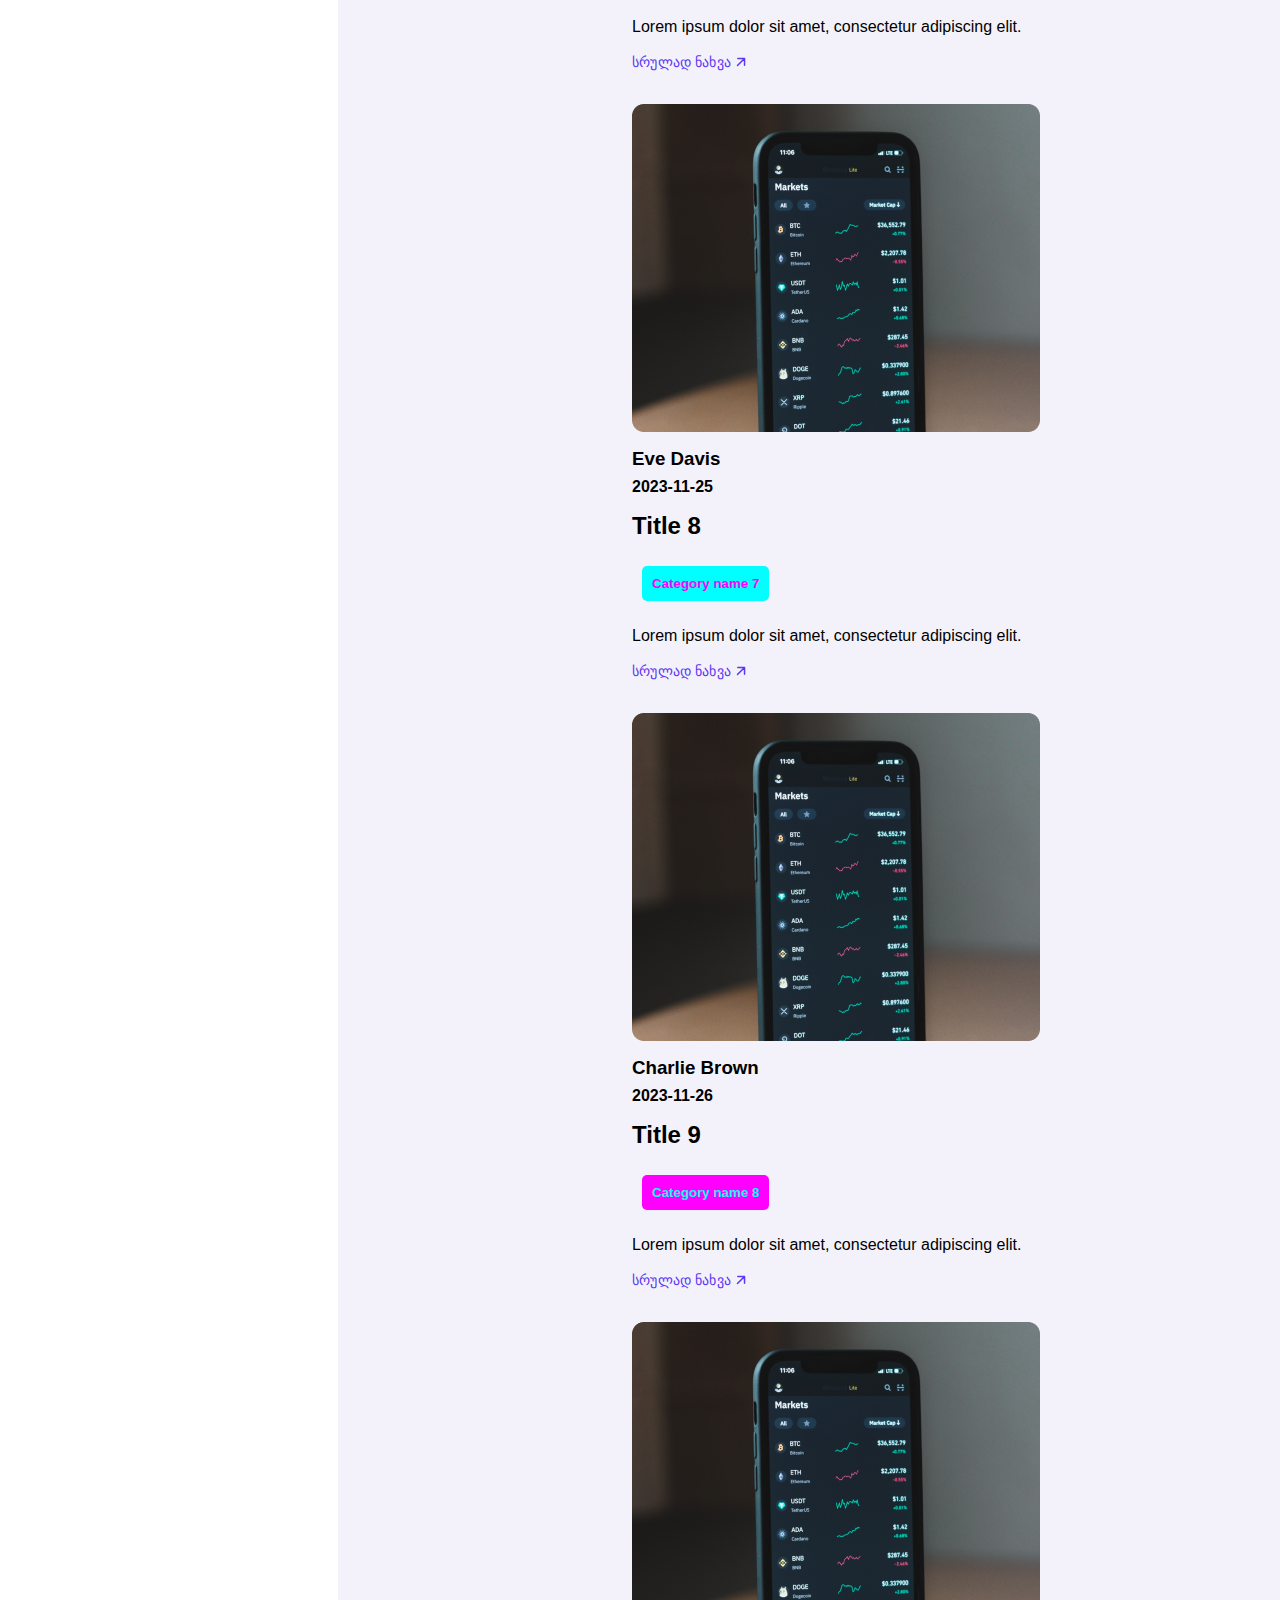
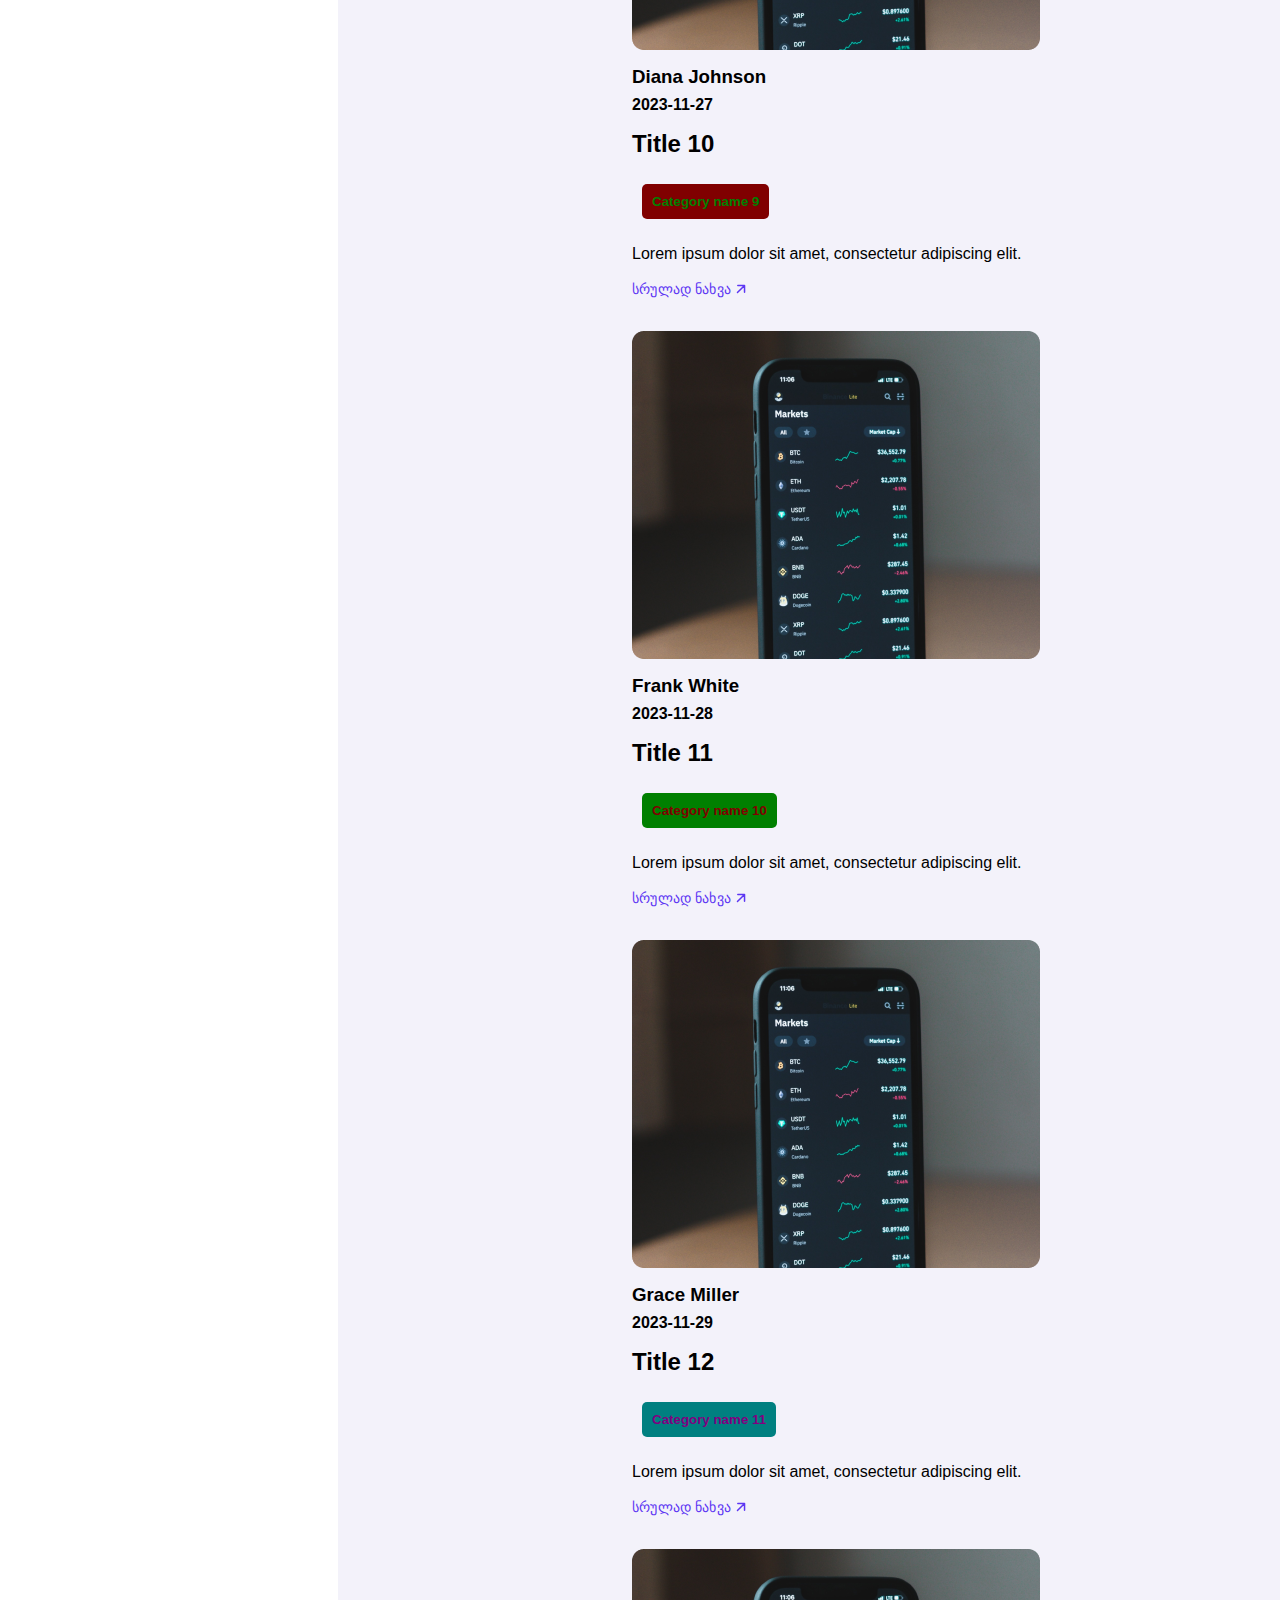
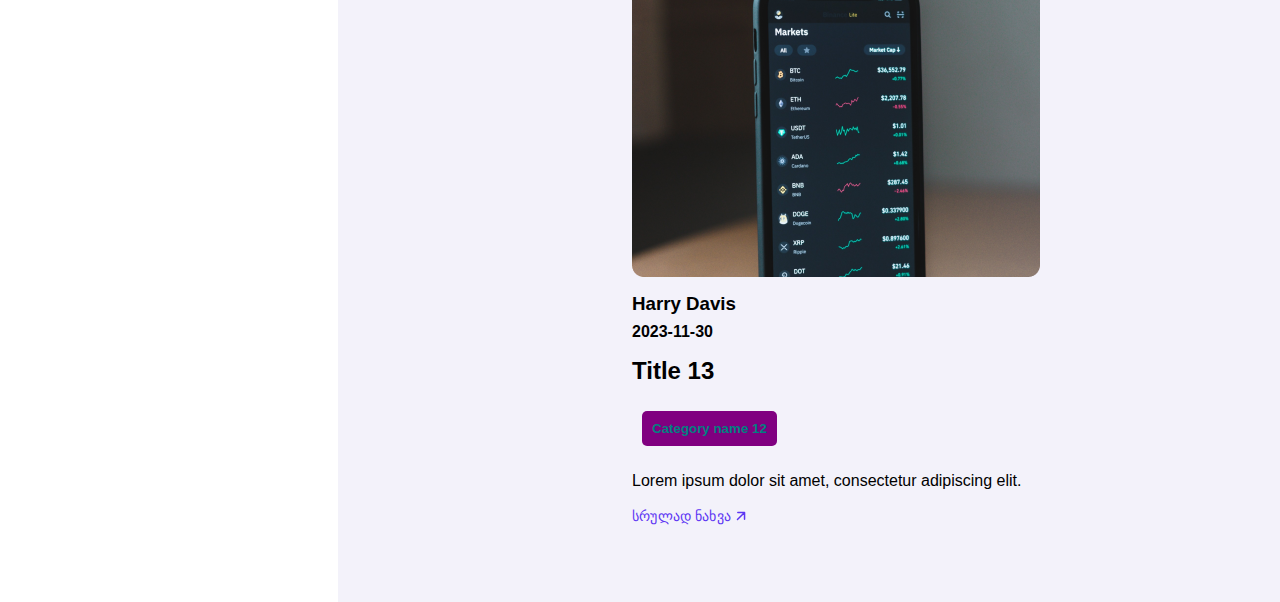
==== commit 42a872f2: "Merge branch 'main' into addNewBlog" ====
--- a/index.html
+++ b/index.html
@@ -1,14 +1,23 @@
 <!DOCTYPE html>
-<html lang="en">
-  <head>
-    <meta charset="UTF-8" />
-    <meta name="viewport" content="width=device-width, initial-scale=1.0" />
-    <link rel="stylesheet" href="common.css" />
-    <link rel="stylesheet" href="styles.css" />
-    <script src="./script.js" defer></script>
-    <title>Document</title>
-  </head>
-  <body>
+<html lang="ge">
+<head>
+    <meta charset="UTF-8">
+    <meta name="viewport" content="width=device-width, initial-scale=1.0">
+    <title>Blog</title>
+    <link rel="stylesheet" href="styles.css">
+    <link rel="stylesheet" href="./common.css">
+</head>
+<body>
+  <div class="overlay"></div>
+    <div class="header">
+      <img class="redberryLogo" src="./images/LOGO-02 3.png" alt="redberry">
+      <button id="button">შესვლა</button>
+    </div>
+    
+    <div class="restOfHTML">
+      <!-- .... -->
+    </div>
+  
     <div class="blog-container">
       <div class="home-blog">
         <h1 class="header-title">ბლოგი</h1>
@@ -17,5 +26,43 @@
       <div id="categories-container"></div>
       <div id="posts-container"></div>
     </div>
-  </body>
+
+
+    <div id="logInPopUp" class="logInPopUp">
+        <p class="remove"><svg xmlns="http://www.w3.org/2000/svg" width="24" height="24" viewBox="0 0 24 24" fill="none">
+          <path d="M7.75732 16.2426L16.2426 7.75736" stroke="#1A1A1F" stroke-width="1.5" stroke-linecap="round" stroke-linejoin="round"/>
+          <path d="M16.2426 16.2426L7.75732 7.75736" stroke="#1A1A1F" stroke-width="1.5" stroke-linecap="round" stroke-linejoin="round"/>
+        </svg></p>
+        <h2 class="entering">შესვლა</h2>
+        <div class="enterEmail">
+            <h3 class="email">ელ. ფოსტა</h3>
+            <input class="inputMail" placeholder="Example@redberry.ge" type="text">
+        </div>
+
+        <div class="noMail">
+            <svg xmlns="http://www.w3.org/2000/svg" width="20" height="20" viewBox="0 0 20 20" fill="none">
+                <path d="M10.0002 1.66666C5.41683 1.66666 1.66683 5.41666 1.66683 10C1.66683 14.5833 5.41683 18.3333 10.0002 18.3333C14.5835 18.3333 18.3335 14.5833 18.3335 10C18.3335 5.41666 14.5835 1.66666 10.0002 1.66666Z" fill="#EA1919"/>
+                <path d="M10 13.3333L10 9.16666" stroke="white" stroke-width="1.5" stroke-linecap="round" stroke-linejoin="round"/>
+                <path d="M10.0044 6.66667L9.99691 6.66667" stroke="white" stroke-width="2" stroke-linecap="round" stroke-linejoin="round"/>
+              </svg>
+            <h4 class="notFound">ელ ფოსტა არ მოიძებნა</h4>
+        </div>
+
+        <button class="enter">შესვლა</button>
+    </div>
+
+    <div id="successPopUp" class="successPopUp">
+      <p class="remove"><svg xmlns="http://www.w3.org/2000/svg" width="24" height="24" viewBox="0 0 24 24" fill="none">
+        <path d="M7.75732 16.2426L16.2426 7.75736" stroke="#1A1A1F" stroke-width="1.5" stroke-linecap="round" stroke-linejoin="round"/>
+        <path d="M16.2426 16.2426L7.75732 7.75736" stroke="#1A1A1F" stroke-width="1.5" stroke-linecap="round" stroke-linejoin="round"/>
+      </svg></p>
+        <svg class="greenIcon" xmlns="http://www.w3.org/2000/svg" width="64" height="64" viewBox="0 0 64 64" fill="none">
+            <path d="M32.0002 58.6667C46.6668 58.6667 58.6668 46.6667 58.6668 32C58.6668 17.3333 46.6668 5.33334 32.0002 5.33334C17.3335 5.33334 5.3335 17.3333 5.3335 32C5.3335 46.6667 17.3335 58.6667 32.0002 58.6667Z" fill="#14D81C"/>
+            <path d="M20.6665 32L28.2132 39.5467L43.3332 24.4533" stroke="white" stroke-width="1.5" stroke-linecap="round" stroke-linejoin="round"/>
+          </svg>
+          <h2 class="successLogIn">წარმატებული ავტორიზაცია</h2>
+          <button class="agree">კარგი</button>
+    </div>
+    <script src="script.js"></script>
+</body>
 </html>
--- a/styles.css
+++ b/styles.css
@@ -1,3 +1,193 @@
+
+
+/* pop up ფანჯარა როცა ჩნდება, ეს ოვერლეი აქრობს დანარჩენ ეკრანს */
+.overlay {
+    position: fixed;
+    top: 0;
+    left: 0;
+    width: 100%;
+    height: 100%;
+    opacity: 0.24;
+    background: #1A1A1F;
+    z-index: 1;
+    display: none;
+}
+
+.header #button{
+    display: inline-flex;
+    padding: 10px 20px;
+    justify-content: center;
+    align-items: center;
+    gap: 10px;
+    border-radius: 8px;
+    background: #5D37F3;
+    color: #FFF;
+    font-family: FiraGO;
+    font-size: 14px;
+    font-weight: 500;
+    line-height: 20px;
+    border: none;
+}
+
+#button:hover{
+    cursor: pointer;
+}
+
+.logInPopUp {
+    position: fixed;
+    top: 50%;
+    left: 50%;
+    transform: translate(-50%, -50%);
+    width: 480px;
+    min-height: 272px;
+    height: fit-content;
+    border-radius: 12px;
+    background: #FFF;
+    display: none;
+    flex-direction: column;
+    padding: 20px 20px 40px 24px;
+    z-index: 2;
+}
+
+.remove{
+    margin-left: auto;
+}
+
+.remove:hover{
+    cursor: pointer;
+}
+
+
+.entering{
+    color: #1A1A1F;
+    text-align: center;
+    font-family: FiraGO;
+    font-size: 24px;
+    font-style: normal;
+    font-weight: 700;
+    line-height: 32px;
+    margin-bottom: 24px;
+}
+
+.enterEmail{
+    display: flex;
+    flex-direction: column;
+    gap: 8px;
+}
+
+.email{
+    color: #1A1A1F;
+    font-family: FiraGO;
+    font-size: 14px;
+    font-weight: 500;
+    line-height: 20px; 
+}
+
+.inputMail{
+    width: 432px;
+    height: 44px;
+    border-radius: 12px;
+    border: 1.5px solid #5D37F3;
+    background: #F7F7FF;
+    padding-left: 16px;
+}
+
+.noMail{
+    display: none;
+    flex-direction: row;
+    gap: 8px;
+    margin-top: 8px;
+}
+
+.notFound{
+    color: #EA1919;
+    font-family: FiraGO;
+    font-size: 12px;
+    font-weight: 400;
+    line-height: 20px;
+}
+
+.inputMail::placeholder{
+    color: #85858D;
+    font-family: FiraGO;
+    font-size: 14px;
+    font-weight: 400;
+    line-height: 20px;
+}
+
+.enter{
+    display: flex;
+    width: 432px;
+    padding: 10px 20px;
+    justify-content: center;
+    align-items: center;
+    gap: 10px;
+    border-radius: 8px;
+    background: #5D37F3;
+    color: #FFF;
+    font-family: FiraGO;
+    font-size: 14px;
+    font-weight: 500;
+    border: none;
+    margin-top: 24px;
+}
+
+.enter:hover{
+    cursor: pointer;
+}
+
+
+.successPopUp{
+    position: fixed;
+    top: 50%;
+    left: 50%;
+    transform: translate(-50%, -50%);
+    padding: 20px 20px 24px 40px;
+    width: 480px;
+    height: 300px;
+    border-radius: 12px;
+    background: #FFF;
+    display: none;
+    flex-direction: column;
+    align-items: center;
+    z-index: 2;
+}
+
+.successLogIn{
+    margin: 16px 0px 48px;
+    color: #1A1A1F;
+    text-align: center;
+    font-family: FiraGO;
+    font-size: 20px;
+    font-weight: 700;
+    line-height: 28px; /* 140% */
+}
+
+.greenIcon{
+    margin-top: 20px;
+}
+
+.agree{
+    display: flex;
+    width: 432px;
+    padding: 10px 20px;
+    border-radius: 8px;
+    background: #5D37F3;
+    justify-content: center;
+    align-items: center;
+    gap: 10px;
+    color: #FFF;
+    font-family: FiraGO;
+    font-size: 14px;
+    font-weight: 500;
+    line-height: 20px;
+    border: none;
+}
+
+.agree:hover{
+    cursor: pointer;
+}
+
 .header-title {
   color: #1a1a1f;
   font-size: 64px;
@@ -32,6 +222,7 @@
   gap: 32px;
   margin: 76px;
   width: calc(100% - 152px);
+  justify-content: center;
 }
 
 .blog-post {
@@ -78,3 +269,4 @@
   align-items: center;
   width: fit-content;
 }
+
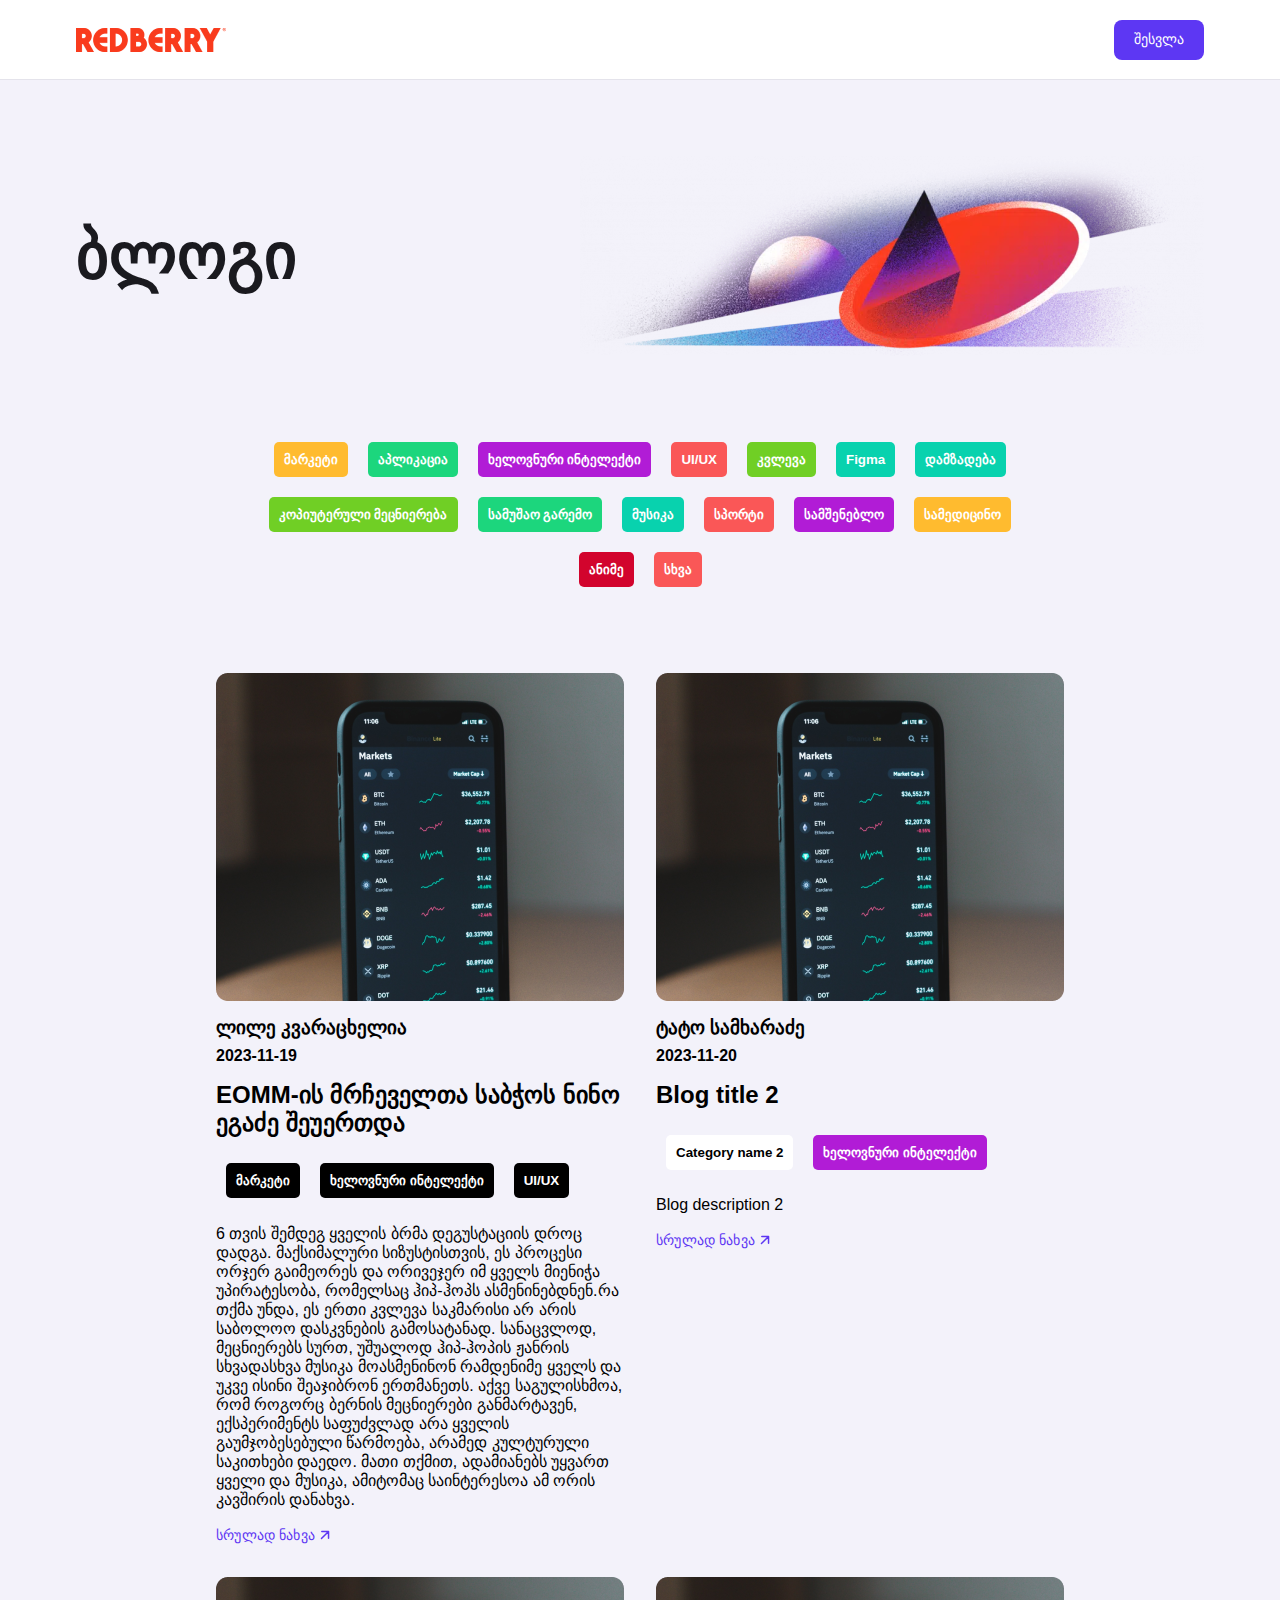
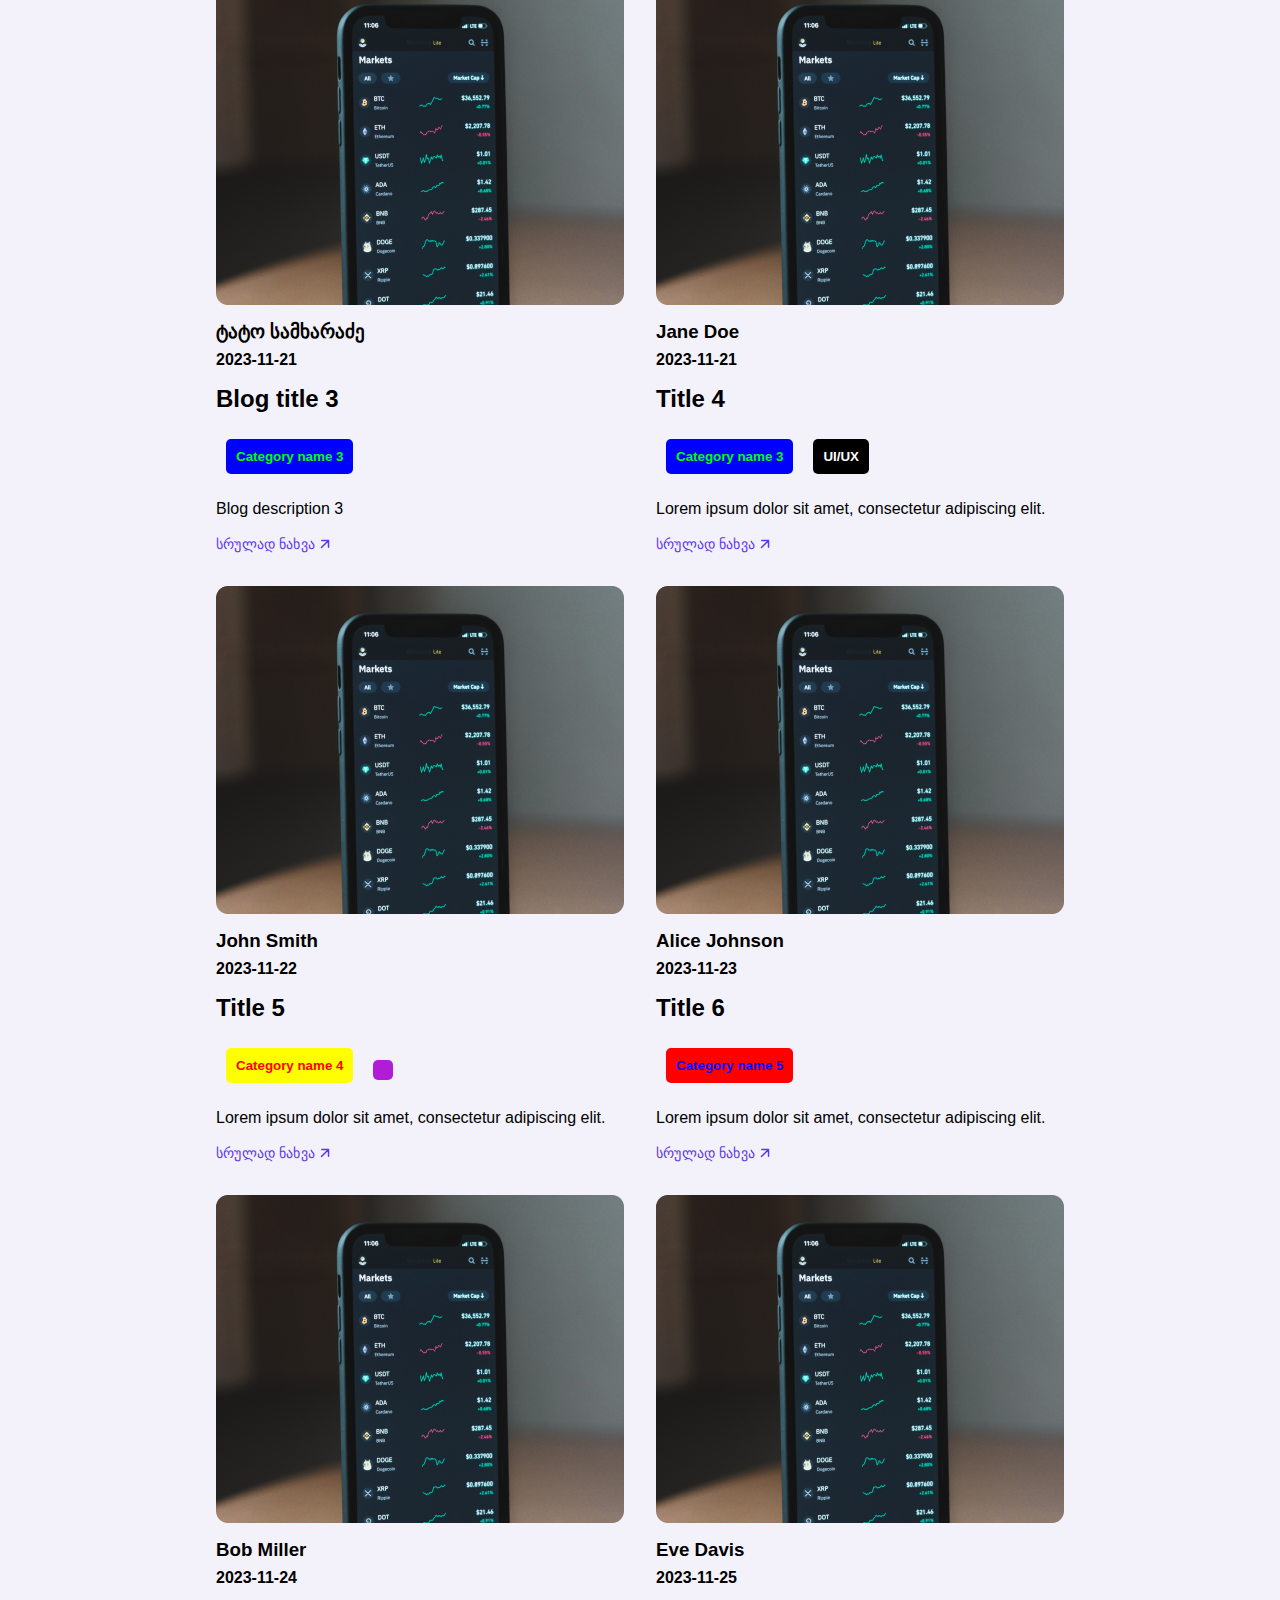
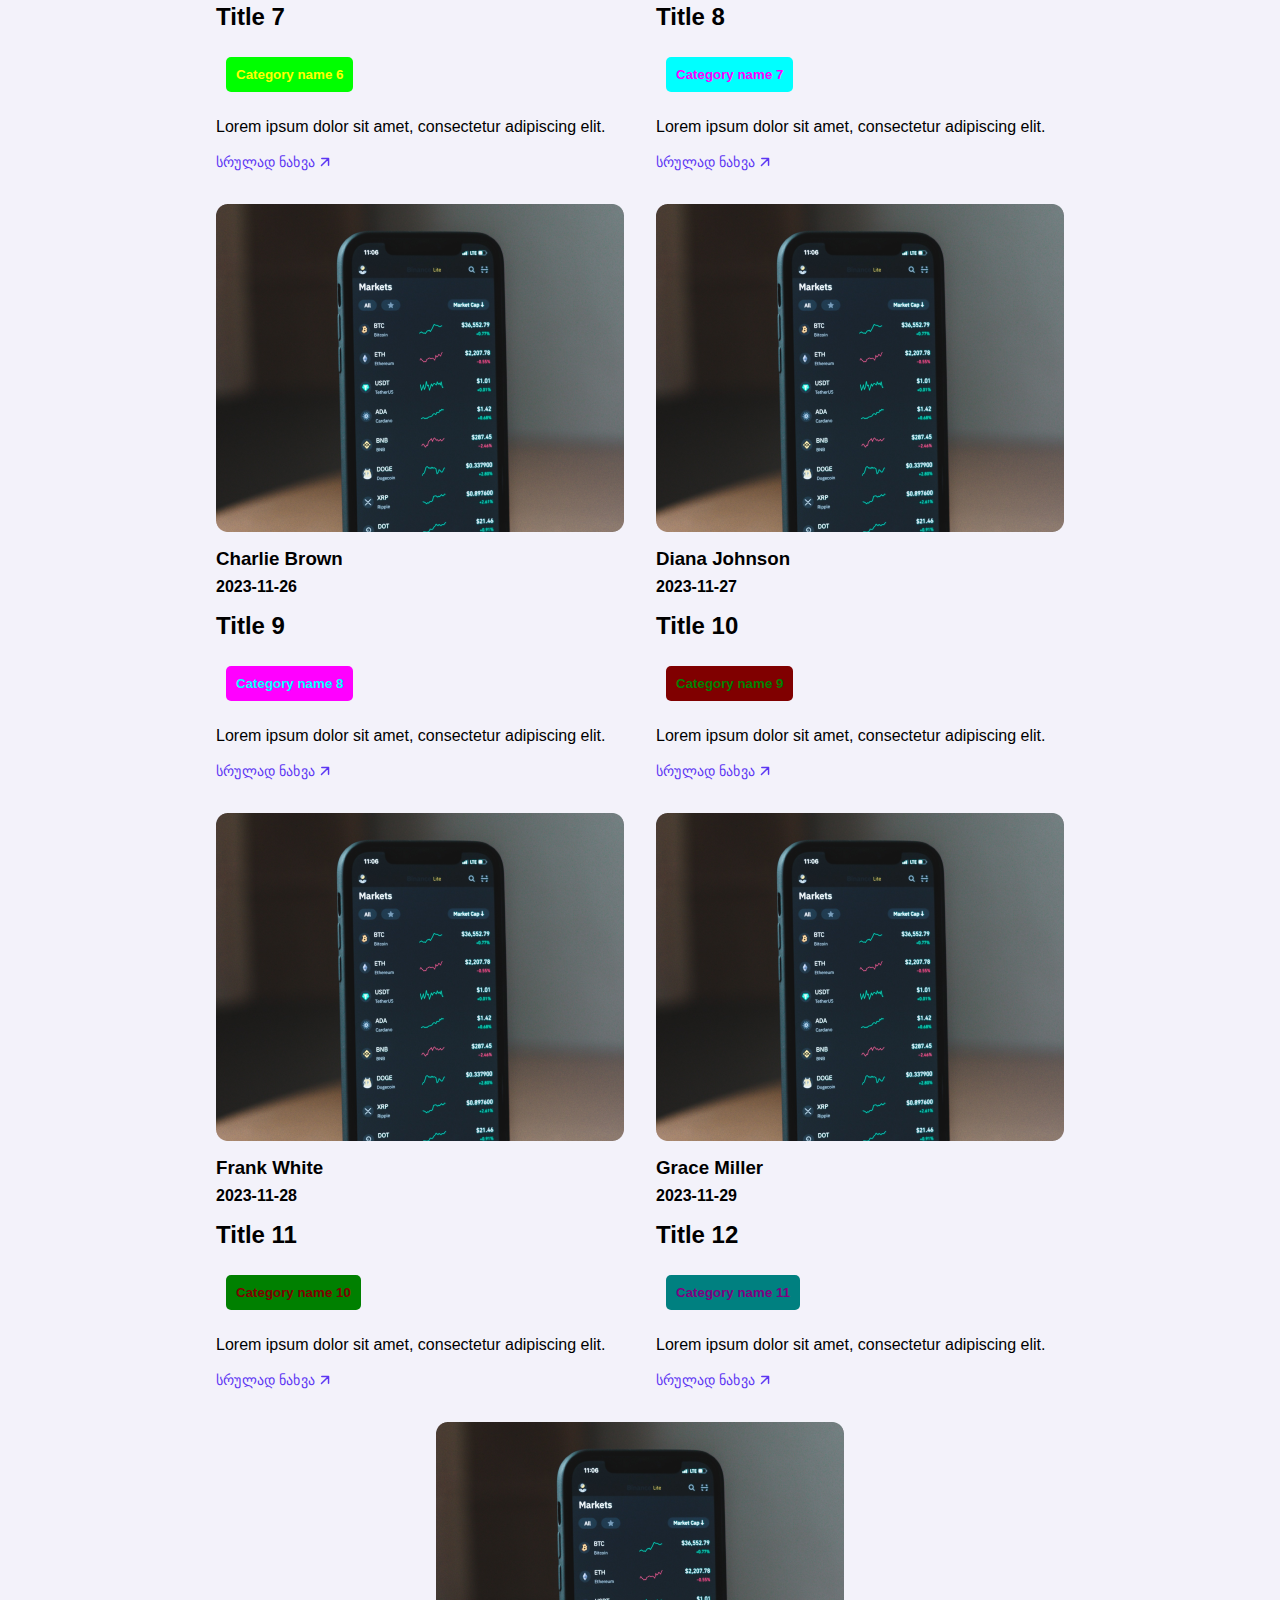
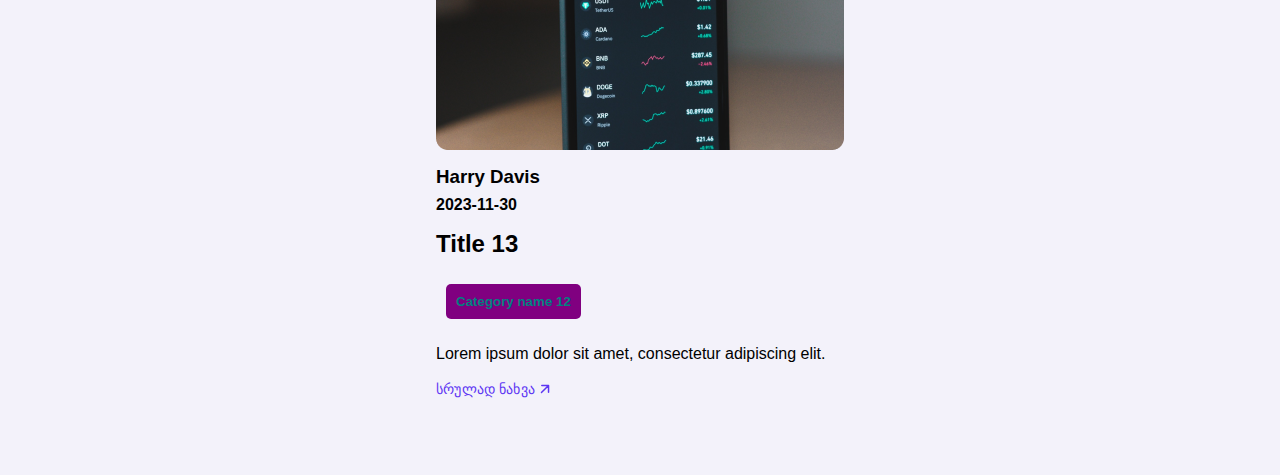
==== commit 4d80550d: "feat: blog upload button added" ====
--- a/index.html
+++ b/index.html
@@ -12,10 +12,10 @@
     <div class="header">
       <img class="redberryLogo" src="./images/LOGO-02 3.png" alt="redberry">
       <button id="button">შესვლა</button>
-    </div>
-    
-    <div class="restOfHTML">
-      <!-- .... -->
+      <a href="/Calcifer/pages/addNewBlog/addNewBlog.html">
+        <button id="addBlogBtn">დაამატე ბლოგი</button>
+      </a>
+      
     </div>
   
     <div class="blog-container">
@@ -52,7 +52,7 @@
     </div>
 
     <div id="successPopUp" class="successPopUp">
-      <p class="remove"><svg xmlns="http://www.w3.org/2000/svg" width="24" height="24" viewBox="0 0 24 24" fill="none">
+      <p id="removeS" class="removeS"><svg xmlns="http://www.w3.org/2000/svg" width="24" height="24" viewBox="0 0 24 24" fill="none">
         <path d="M7.75732 16.2426L16.2426 7.75736" stroke="#1A1A1F" stroke-width="1.5" stroke-linecap="round" stroke-linejoin="round"/>
         <path d="M16.2426 16.2426L7.75732 7.75736" stroke="#1A1A1F" stroke-width="1.5" stroke-linecap="round" stroke-linejoin="round"/>
       </svg></p>
--- a/styles.css
+++ b/styles.css
@@ -13,11 +13,13 @@
     display: none;
 }
 
-.header #button{
+.header #button,
+#addBlogBtn{
     display: inline-flex;
     padding: 10px 20px;
     justify-content: center;
     align-items: center;
+    margin-left: auto;
     gap: 10px;
     border-radius: 8px;
     background: #5D37F3;
@@ -27,6 +29,11 @@
     font-weight: 500;
     line-height: 20px;
     border: none;
+    cursor: pointer;
+}
+#addBlogBtn{
+  white-space: nowrap;
+  display: none;
 }
 
 #button:hover{
@@ -49,11 +56,9 @@
     z-index: 2;
 }
 
-.remove{
+.remove,
+.removeS{
     margin-left: auto;
-}
-
-.remove:hover{
     cursor: pointer;
 }
 
--- a/common.css
+++ b/common.css
@@ -8,6 +8,9 @@
 
 body {
   font-family: "FiraGO", sans-serif;
+  display: flex;
+  flex-direction: column;
+  justify-content: center;
 }
 
 .addBlogHeader{
@@ -28,14 +31,8 @@
 
 
 
-body{
-    display: flex;
-    justify-content: center;
-}
-
-
 .header{
-    width: 1440px;
+    width: auto;
     height: 80px;
     padding: 20px 76px;
     display: flex;
